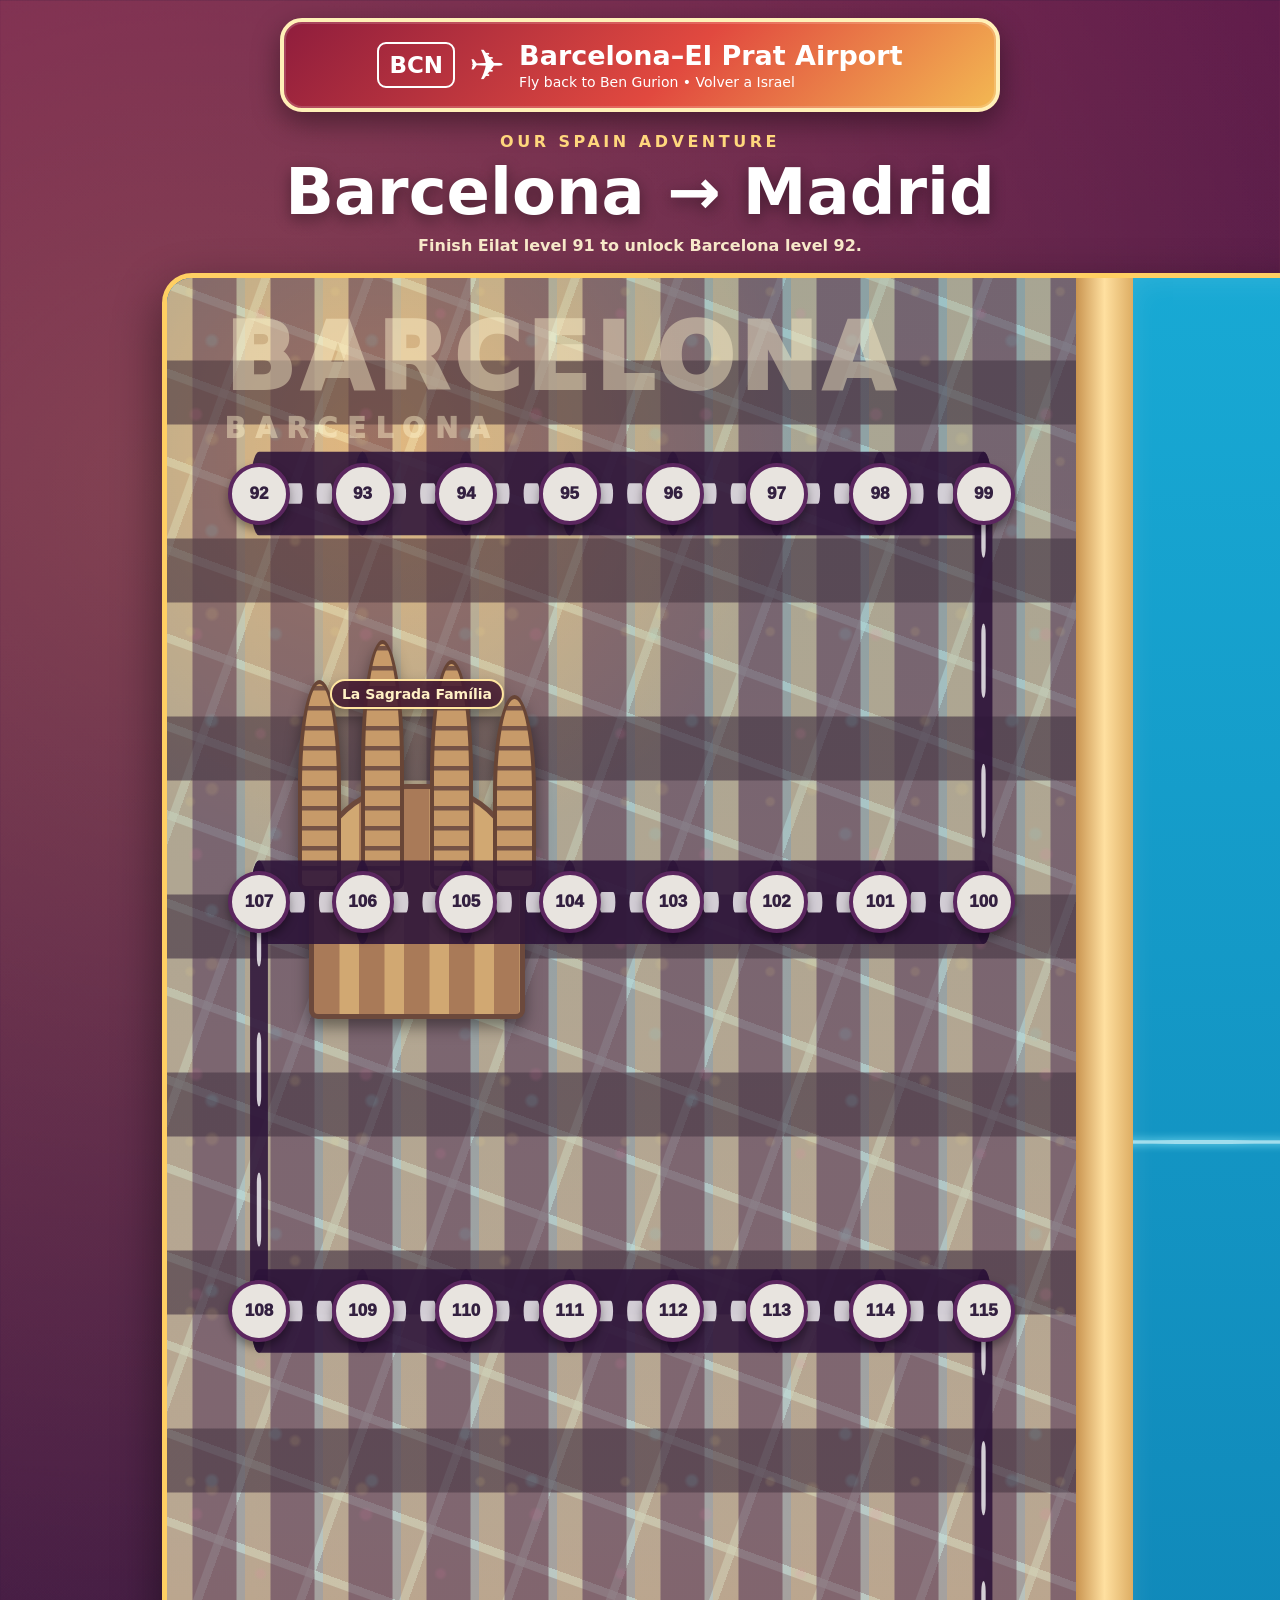
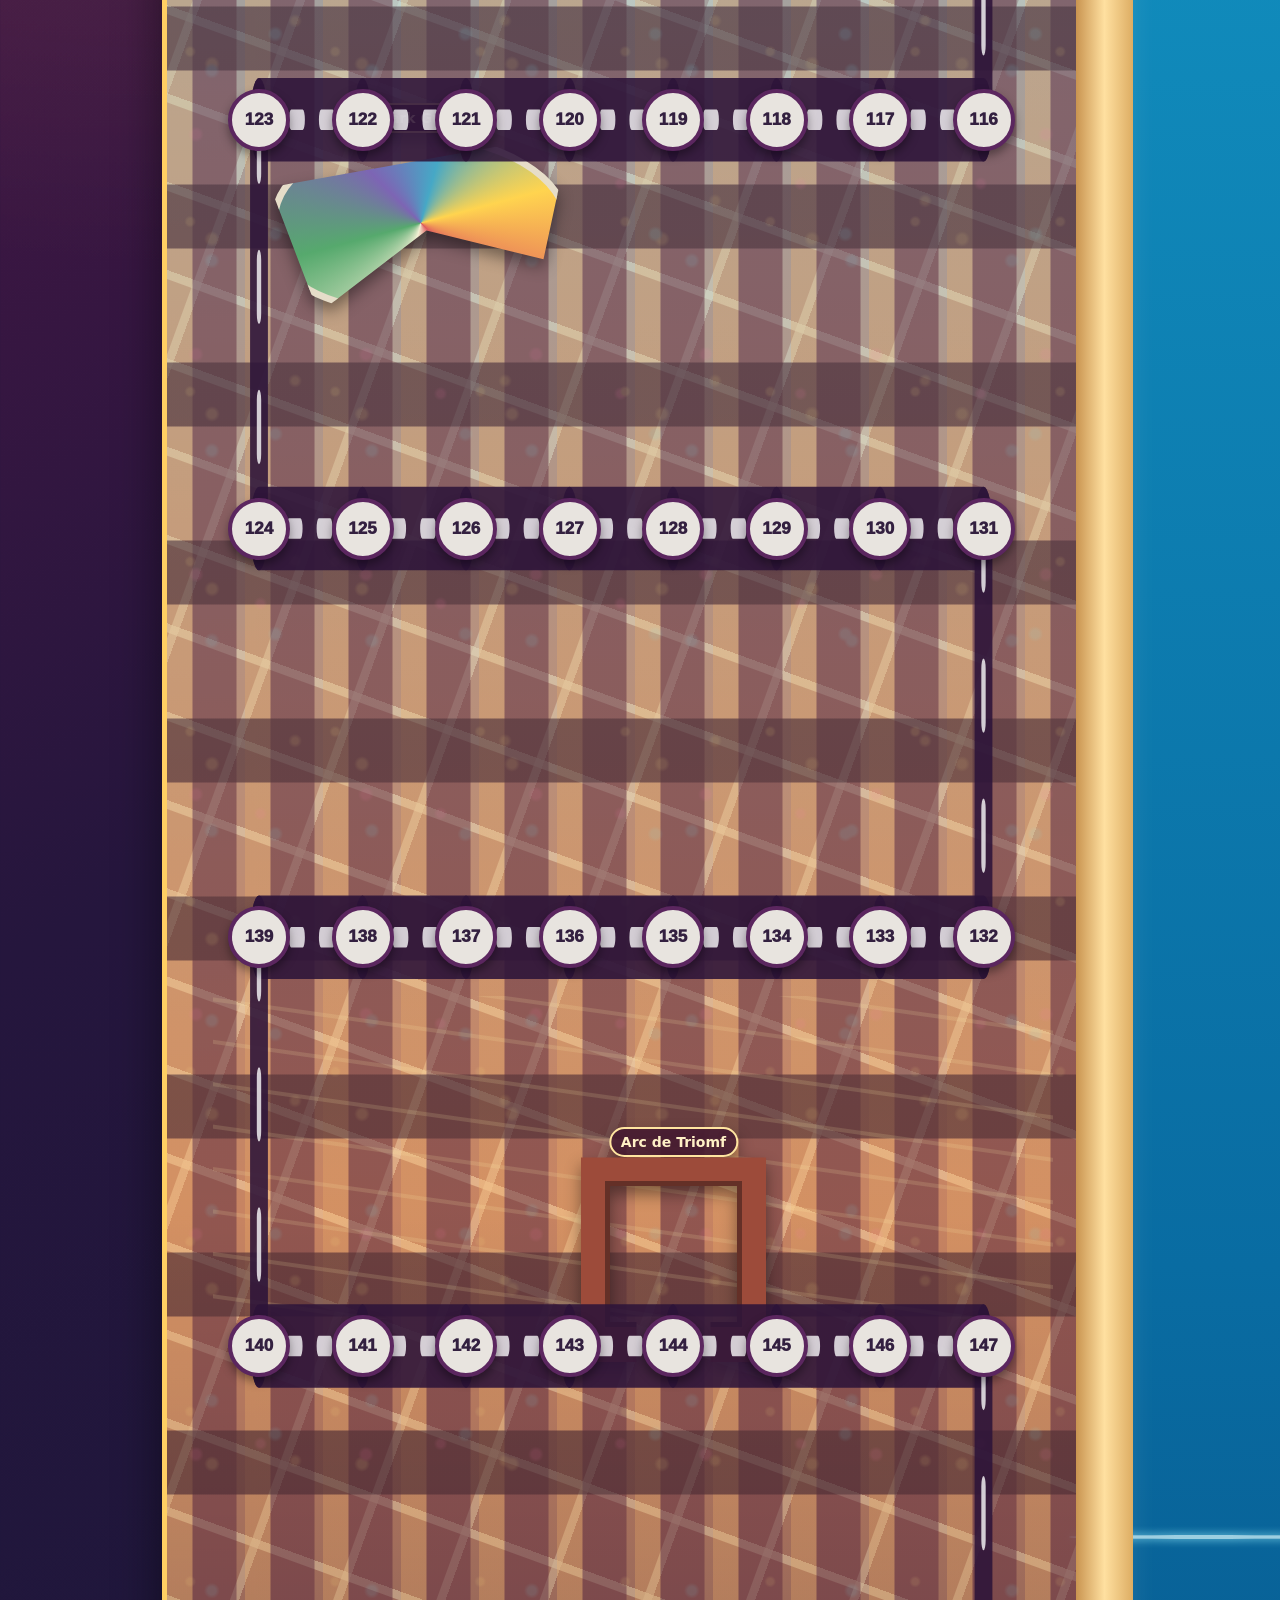
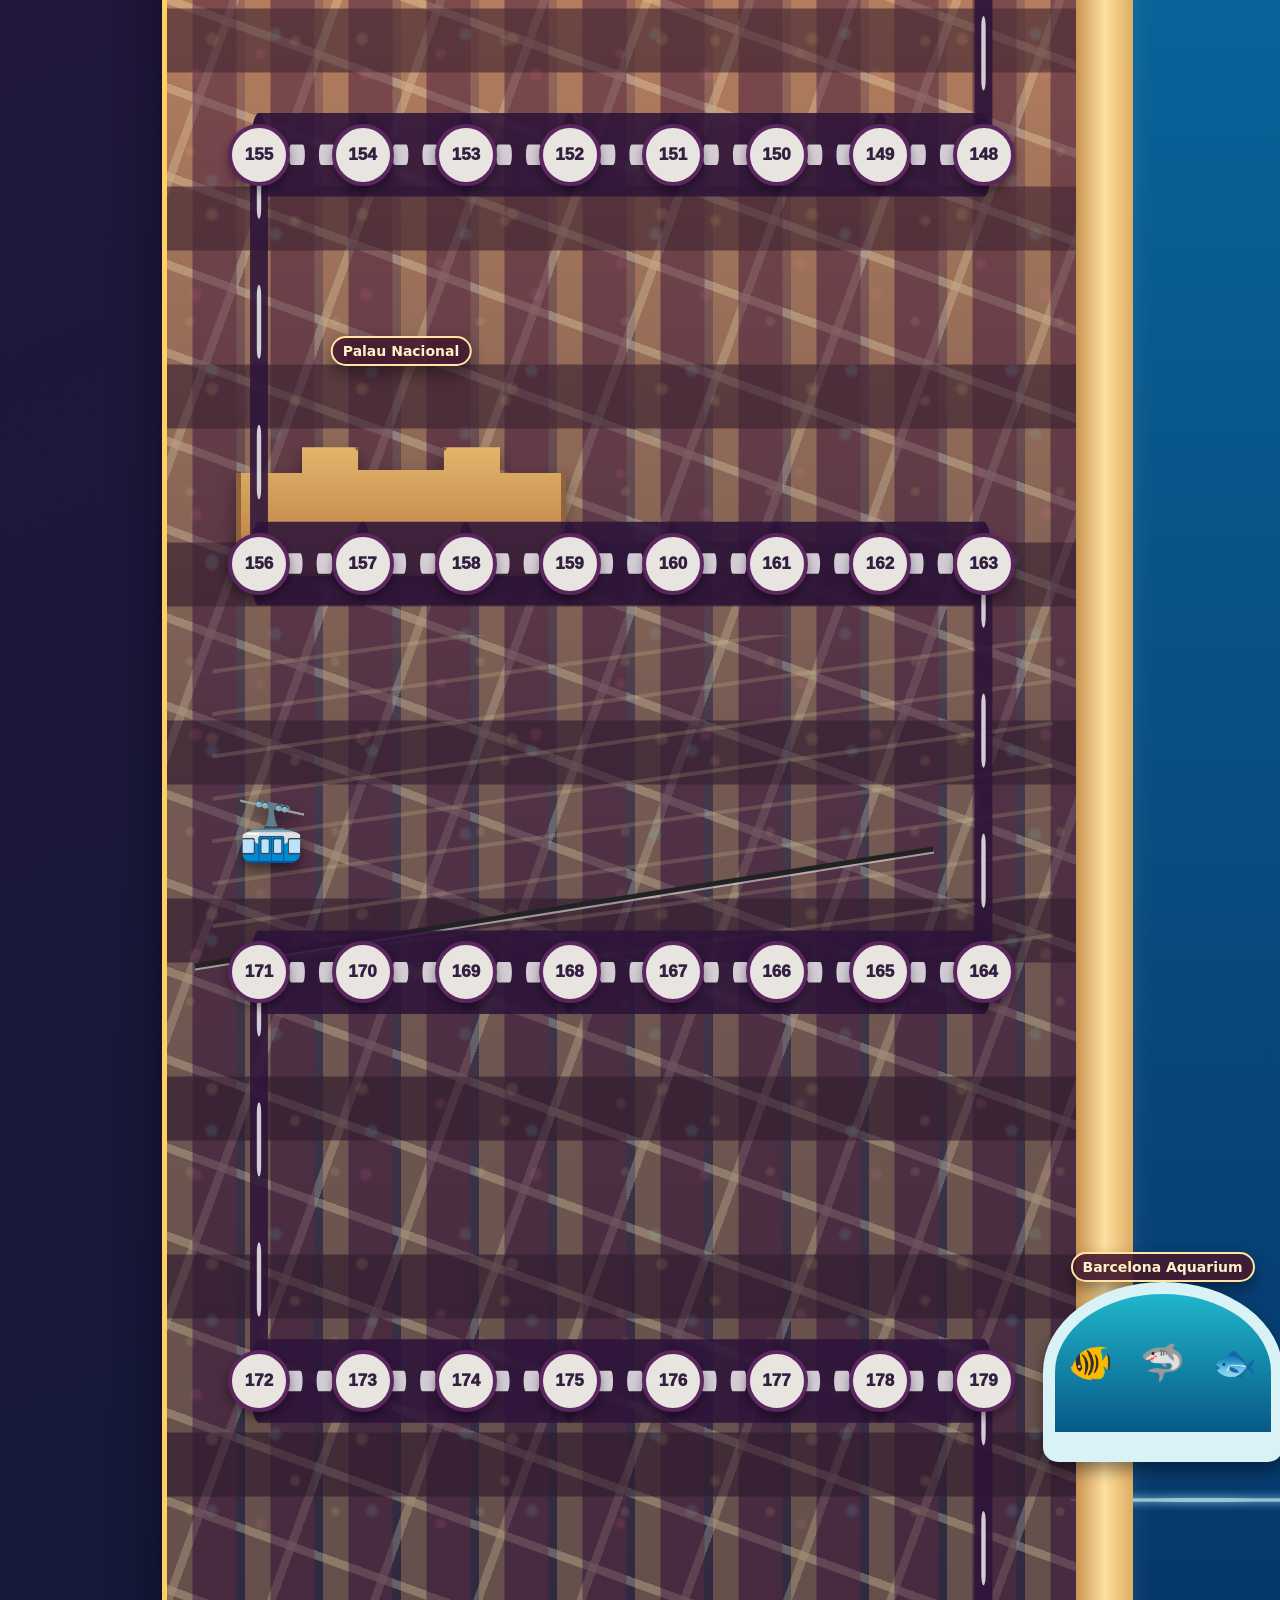
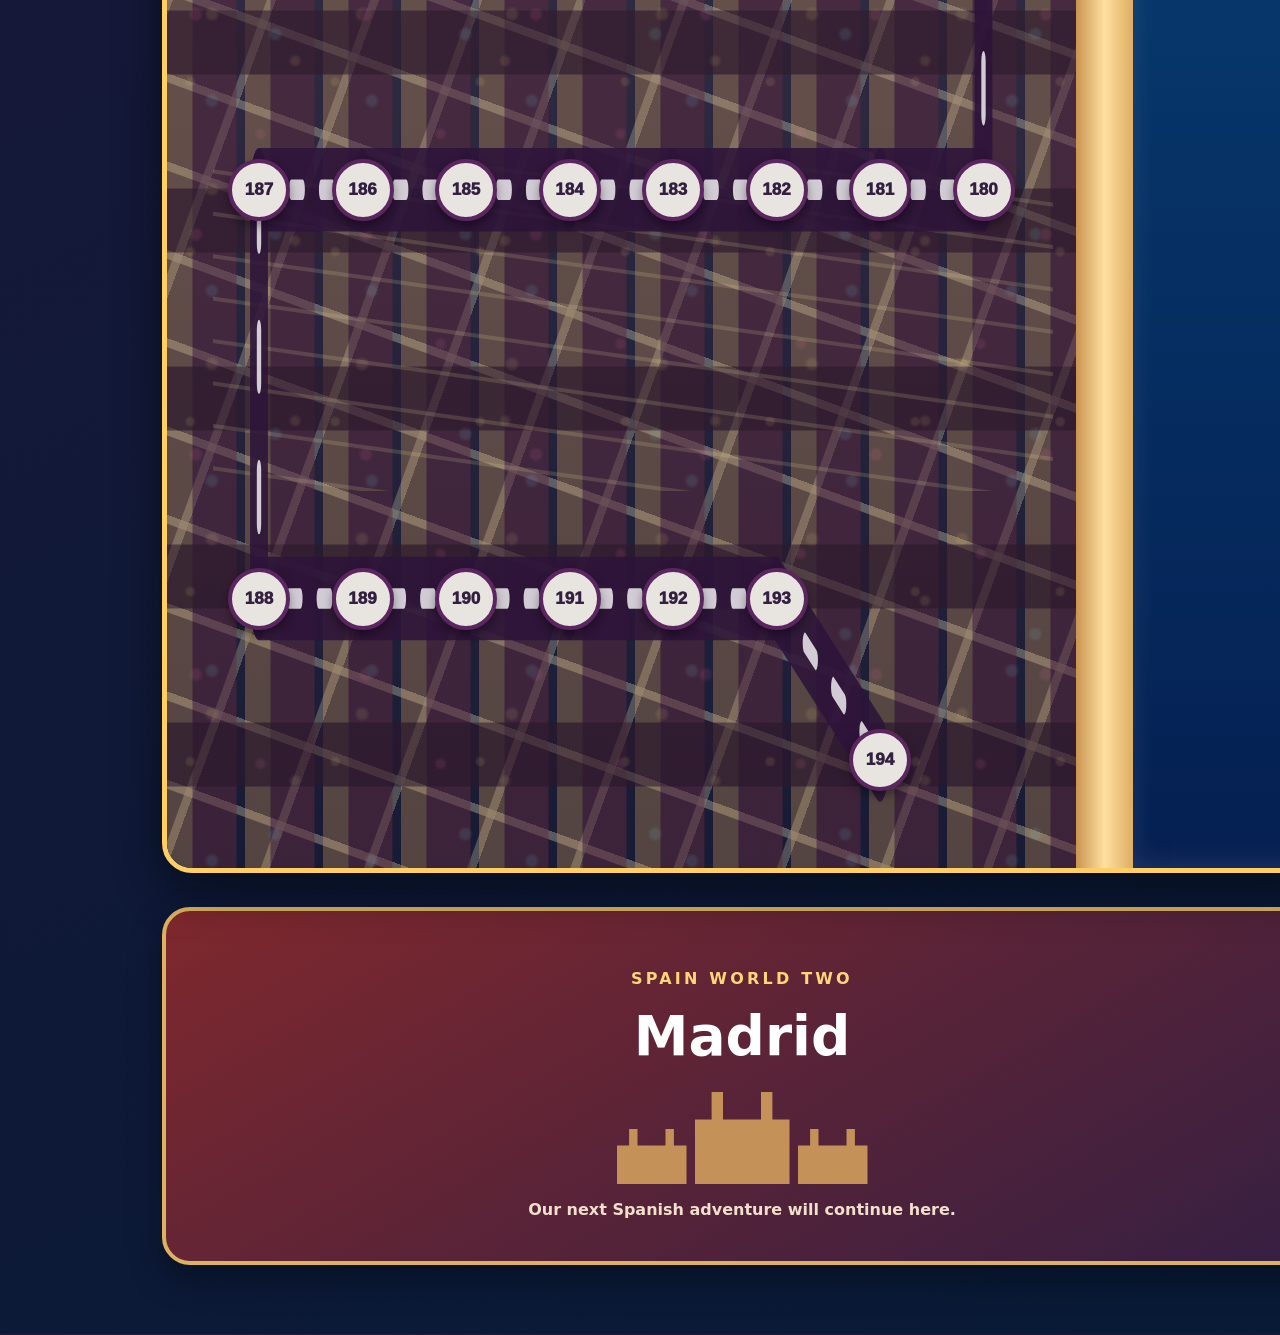
==== spain.html @ 6025e01b "Added barcelona" ====
<!DOCTYPE html>
<html lang="en">
<head>
    <meta charset="UTF-8">
    <meta name="viewport" content="width=device-width, initial-scale=1.0">
    <title>Our Spain Adventure</title>
    <link rel="stylesheet" href="spain.css?v=20260623-barcelona-wide">
</head>
<body>
    <main id="spainGame">
        <a id="barcelonaAirport" class="airportPortal" href="index.html" aria-label="Fly from Barcelona Airport back to the Israel game">
            <span class="airportCode">BCN</span>
            <span class="airportPlane">✈</span>
            <span><strong>Barcelona–El Prat Airport</strong><small>Fly back to Ben Gurion • Volver a Israel</small></span>
        </a>

        <header class="spainHeader">
            <p class="eyebrow">OUR SPAIN ADVENTURE</p>
            <h1>Barcelona → Madrid</h1>
            <p id="spainMessage">Loading Barcelona progress…</p>
        </header>

        <section id="barcelonaMap" aria-label="Barcelona photo game world">
            <div class="barcelonaWorld" aria-hidden="true">
                <div class="barcelonaSky"></div>
                <div class="barcelonaSea"><i></i><i></i><i></i></div>
                <div class="barcelonaBeach"></div>
                <div class="barcelonaStreetGrid"></div>
                <div class="barcelonaBuildings"></div>
                <div class="barcelonaNightLights"></div>
                <div class="christmasCanopy canopyOne"></div>
                <div class="christmasCanopy canopyTwo"></div>
                <div class="christmasCanopy canopyThree"></div>

                <div class="barcelonaTitle">BARCELONA <small>BARCELONA</small></div>

                <div class="barcelonaLandmark sagradaFamilia">
                    <b>La Sagrada Família</b>
                    <div class="sagradaBody"><i></i><i></i><i></i><i></i></div>
                </div>

                <div class="barcelonaLandmark parkGuell">
                    <b>Park Güell</b>
                    <div class="gaudiMosaic"></div>
                </div>

                <div class="barcelonaLandmark arcTriomf">
                    <b>Arc de Triomf</b>
                    <div class="brickArch"></div>
                </div>

                <div class="barcelonaLandmark palauNacional">
                    <b>Palau Nacional</b>
                    <div class="palauBuilding"><i></i></div>
                </div>

                <div class="barcelonaLandmark aquariumLandmark">
                    <b>Barcelona Aquarium</b>
                    <div class="aquariumTunnel">🐠 <span>🦈</span> 🐟</div>
                </div>

                <div class="cableLine"></div>
                <div class="barcelonaCableCar">🚠</div>
            </div>

            <svg id="barcelonaPath" viewBox="0 0 100 100" preserveAspectRatio="none" aria-hidden="true"></svg>
        </section>

        <section class="madridFuture" aria-label="Madrid future world">
            <p>SPAIN WORLD TWO</p>
            <h2>Madrid</h2>
            <div class="madridSilhouette"><span></span><span></span><span></span></div>
            <strong>Our next Spanish adventure will continue here.</strong>
        </section>
    </main>

    <div id="questionPanel" class="modal" role="dialog" aria-modal="true">
        <div class="modalBox">
            <h2 id="questionTitle"></h2>
            <h3 id="questionText"></h3>
            <div id="questionChoices"></div>
            <p id="questionResult"></p>
            <button id="closeQuestion" type="button" hidden>Close</button>
        </div>
    </div>

    <div id="photoPanel" class="modal" role="dialog" aria-modal="true">
        <div class="modalBox photoBox">
            <h2 id="photoTitle"></h2>
            <img id="photoImage" alt="Unlocked Barcelona memory">
            <button id="closePhoto" type="button">Close</button>
        </div>
    </div>

    <script src="spain.js?v=20260623-barcelona-wide"></script>
</body>
</html>
---- spain.css ----
:root {
    --ink: #301942;
    --gold: #ffd36d;
    --sea: #087fb5;
}

* { box-sizing: border-box; }

body {
    margin: 0;
    min-height: 100vh;
    color: #fff;
    font-family: ui-rounded, "Avenir Next", Avenir, system-ui, sans-serif;
    background:
        radial-gradient(circle at 14% 8%, rgba(255,211,109,0.23), transparent 24%),
        linear-gradient(155deg, #6d174e, #25163d 38%, #081a36);
}

#spainGame {
    width: min(980px, 100%);
    margin: 0 auto;
    padding: 18px 12px 70px;
}

.airportPortal {
    display: flex;
    align-items: center;
    justify-content: center;
    gap: 14px;
    width: min(720px, 94vw);
    min-height: 94px;
    margin: 0 auto 20px;
    padding: 12px 20px;
    border: 4px solid #fff0b7;
    border-radius: 22px;
    color: white;
    text-decoration: none;
    background: linear-gradient(135deg, #8f1d3d, #e1493f 55%, #f3b852);
    box-shadow: 0 10px 28px rgba(0,0,0,0.4), inset 0 0 0 2px rgba(255,255,255,0.17);
}

.airportPortal:hover { transform: translateY(-2px); box-shadow: 0 13px 30px rgba(0,0,0,0.46); }
.airportPortal strong, .airportPortal small { display: block; }
.airportPortal strong { font-size: clamp(18px, 3vw, 27px); }
.airportPortal small { margin-top: 3px; font-size: clamp(10px, 1.7vw, 14px); }
.airportCode { padding: 8px 10px; border: 2px solid white; border-radius: 9px; font-size: 23px; font-weight: 900; }
.airportPlane { font-size: 43px; animation: planeFloat 2.4s ease-in-out infinite alternate; }
@keyframes planeFloat { from { transform: translate(-5px,3px) rotate(-9deg); } to { transform: translate(5px,-5px) rotate(4deg); } }

.spainHeader { text-align: center; margin: 12px 0 18px; }
.eyebrow { margin: 0; color: #ffd77d; font-weight: 900; letter-spacing: .22em; }
.spainHeader h1 { margin: 4px 0; font-size: clamp(31px, 7vw, 64px); text-shadow: 0 5px 15px rgba(0,0,0,.38); }
#spainMessage { margin: 7px auto; max-width: 700px; color: #f9eacb; font-weight: 700; }

#barcelonaMap {
    position: relative;
    width: min(1160px, 96vw);
    height: 5400px;
    margin: 0 auto;
    overflow: hidden;
    border: 5px solid #ffcf63;
    border-radius: 30px;
    background: #1a3760;
    box-shadow: 0 18px 48px rgba(0,0,0,.48);
}

.barcelonaWorld { position: absolute; inset: 0; overflow: hidden; }
.barcelonaSky {
    position: absolute; inset: 0;
    background:
        radial-gradient(circle at 18% 3%, rgba(255,244,176,.95), transparent 8%),
        linear-gradient(180deg, #54bde8 0%, #94d5ed 23%, #f0aa72 47%, #17294b 68%, #070d22 100%);
    animation: skyPulse 24s ease-in-out infinite alternate;
}
@keyframes skyPulse { from { filter: brightness(1.14) saturate(.95); } to { filter: brightness(.58) saturate(1.35) hue-rotate(8deg); } }

.barcelonaSea {
    position: absolute; z-index: 1; top: 0; right: 0; width: 18%; height: 100%;
    background: linear-gradient(180deg, #18a9d4, #096ca2 48%, #051f52);
    box-shadow: inset 20px 0 30px rgba(255,255,255,.12);
}
.barcelonaSea i { position: absolute; right: -10%; width: 130%; height: 4px; border-radius: 50%; background: rgba(220,252,255,.7); box-shadow: 0 0 9px #9bf2ff; }
.barcelonaSea i:nth-child(1) { top: 16%; } .barcelonaSea i:nth-child(2) { top: 53%; } .barcelonaSea i:nth-child(3) { top: 82%; }
.barcelonaBeach { position: absolute; z-index: 2; right: 16%; width: 5%; height: 100%; background: linear-gradient(90deg,#c99450,#ffe0a0,#ddad63); }

.barcelonaStreetGrid {
    position: absolute; z-index: 1; inset: 0 18% 0 0;
    opacity: .5;
    background:
        repeating-linear-gradient(20deg, transparent 0 74px, rgba(245,232,197,.65) 75px 83px),
        repeating-linear-gradient(110deg, transparent 0 88px, rgba(245,232,197,.55) 89px 97px),
        linear-gradient(180deg, #c48561, #9d5c52 50%, #2a2948);
}

.barcelonaBuildings {
    position: absolute; z-index: 1; inset: 0 19% 0 0;
    opacity: .72;
    background:
        repeating-linear-gradient(180deg, transparent 0 82px, rgba(49,23,40,.7) 83px 146px, transparent 147px 178px),
        repeating-linear-gradient(90deg, rgba(244,179,102,.38) 0 25px, rgba(94,43,63,.7) 26px 69px, transparent 70px 78px);
}

.barcelonaNightLights {
    position: absolute; z-index: 2; inset: 0 21% 0 0;
    opacity: .1;
    background:
        radial-gradient(circle at 16% 8%, #ffe889 0 3px, transparent 6px),
        radial-gradient(circle at 52% 17%, #ff7bb5 0 3px, transparent 7px),
        radial-gradient(circle at 28% 33%, #79f0ff 0 4px, transparent 8px),
        radial-gradient(circle at 61% 46%, #ffe889 0 3px, transparent 7px),
        radial-gradient(circle at 17% 62%, #ff7bb5 0 4px, transparent 8px),
        radial-gradient(circle at 57% 78%, #79f0ff 0 4px, transparent 8px),
        radial-gradient(circle at 30% 92%, #ffe889 0 4px, transparent 8px);
    background-size: 145px 170px, 180px 210px, 160px 190px, 210px 180px, 170px 220px, 190px 200px, 150px 175px;
    animation: cityLights 24s ease-in-out infinite alternate;
}
@keyframes cityLights { from { opacity: .08; filter: brightness(.8); } to { opacity: .95; filter: brightness(1.6) drop-shadow(0 0 6px #ffe98a); } }

.christmasCanopy { position: absolute; z-index: 3; left: 4%; width: 73%; height: 6%; opacity: .15; background: repeating-linear-gradient(8deg, transparent 0 20px, rgba(255,242,172,.95) 21px 24px, transparent 25px 42px); animation: christmasGlow 24s ease-in-out infinite alternate; }
.canopyOne { top: 43%; } .canopyTwo { top: 66%; transform: scaleX(-1); } .canopyThree { top: 87%; }
@keyframes christmasGlow { from { opacity: .05; } to { opacity: .92; filter: drop-shadow(0 0 7px #fff1a1); } }

.barcelonaTitle { position: absolute; z-index: 3; top: .5%; left: 5%; color: rgba(255,244,206,.44); font-size: clamp(45px, 10vw, 92px); font-weight: 1000; letter-spacing: .06em; }
.barcelonaTitle small { display: block; font-size: .3em; letter-spacing: .35em; }

.barcelonaLandmark { position: absolute; z-index: 3; pointer-events: none; filter: drop-shadow(0 8px 8px rgba(0,0,0,.42)); }
.barcelonaLandmark b { position: absolute; z-index: 5; left: 50%; top: -30px; transform: translateX(-50%); padding: 5px 10px; border: 2px solid #ffe5a0; border-radius: 999px; color: #fff1c6; background: rgba(70,27,50,.88); white-space: nowrap; font-size: clamp(10px,1.7vw,14px); }

.sagradaFamilia { top: 8%; left: 10%; width: 270px; height: 310px; }
.sagradaBody { position: absolute; inset: 24% 10% 0; border: 5px solid #6c493c; border-radius: 45% 45% 9px 9px; background: repeating-linear-gradient(90deg,#a97a58 0 25px,#d1a872 26px 45px); }
.sagradaBody i { position: absolute; bottom: 55%; width: 43px; border: 4px solid #684536; border-radius: 50% 50% 8px 8px; background: repeating-linear-gradient(0deg,#c79a69 0 15px,#755346 16px 20px); }
.sagradaBody i:nth-child(1){left:-8%;height:210px}.sagradaBody i:nth-child(2){left:23%;height:250px}.sagradaBody i:nth-child(3){right:23%;height:230px}.sagradaBody i:nth-child(4){right:-8%;height:195px}

.parkGuell { top: 27%; left: 9%; width: 300px; height: 180px; }
.gaudiMosaic { position:absolute; inset:0; border:7px solid #e6ddc9; border-radius: 48% 52% 31% 40%; background: conic-gradient(from 15deg,#46a8c6,#ffd44f,#e05b5e,#f3f0d4,#56a96d,#7d65b4,#46a8c6); clip-path: polygon(0 30%,100% 0,91% 70%,52% 54%,16% 100%); }

.arcTriomf { top: 46%; left: 36%; width: 185px; height: 205px; }
.brickArch { position:absolute; inset:0; border:24px solid #9d4b3a; border-bottom-width:35px; background:transparent; clip-path: polygon(0 0,100% 0,100% 100%,70% 100%,70% 42%,30% 42%,30% 100%,0 100%); box-shadow: inset 0 0 0 5px #643027; }

.palauNacional { top: 61%; left: 6%; width: 330px; height: 210px; }
.palauBuilding { position:absolute; inset:28% 0 0; border:5px solid #91623c; background:linear-gradient(180deg,#e8bd70,#b87942); clip-path:polygon(0 32%,20% 32%,20% 15%,37% 15%,37% 30%,63% 30%,63% 15%,80% 15%,80% 32%,100% 32%,100% 100%,0 100%); }
.palauBuilding i { position:absolute; left:50%; top:-72px; width:95px; height:95px; transform:translateX(-50%); border:5px solid #8b5a35; border-radius:50% 50% 10px 10px; background:#dca95d; }

.aquariumLandmark { top: 78%; right: 3%; width: 240px; height: 180px; }
.aquariumTunnel { position:absolute; inset:0; display:flex; align-items:center; justify-content:space-around; border:12px solid #d8f2f5; border-bottom-width:30px; border-radius:50% 50% 15px 15px; background:linear-gradient(180deg,#20b6ca,#075888); font-size:36px; }

.cableLine { position:absolute; z-index:3; left:2%; top:71%; width:65%; height:5px; transform:rotate(-9deg); background:#222; box-shadow:0 2px 0 rgba(255,255,255,.5); }
.barcelonaCableCar { position:absolute; z-index:4; left:6%; top:69%; font-size:58px; animation:cableRide 12s ease-in-out infinite alternate; filter:drop-shadow(0 7px 6px rgba(0,0,0,.45)); }
@keyframes cableRide { from{transform:translate(0,30px)} to{transform:translate(430px,-45px)} }

#barcelonaPath { position:absolute; z-index:3; inset:0; width:100%; height:100%; pointer-events:none; }
.levelButton { position:absolute; z-index:5; width:clamp(44px,7vw,62px); aspect-ratio:1; transform:translate(-50%,-50%); border:4px solid #5b265f; border-radius:50%; color:#332040; background:#e8e4df; font-weight:1000; font-size:17px; box-shadow:0 5px 10px rgba(0,0,0,.38); }
.levelButton.completed { border-color:#f4c85d; background:#fff1ad; }
.levelButton.current { border-color:#4ed7ee; background:white; box-shadow:0 0 0 5px rgba(78,215,238,.25),0 5px 12px rgba(0,0,0,.4); }

.madridFuture { width:min(1160px,96vw); margin:34px auto 0; padding:42px 20px; border:4px solid #dcb260; border-radius:28px; text-align:center; background:linear-gradient(150deg,#7f282d,#351f42); box-shadow:0 14px 32px rgba(0,0,0,.35); }
.madridFuture p { color:#ffd778; letter-spacing:.2em; font-weight:900; }.madridFuture h2{margin:2px;font-size:55px}.madridFuture strong{color:#f2dfcc}
.madridSilhouette { display:flex; justify-content:center; align-items:flex-end; gap:8px; height:100px; margin:16px; }
.madridSilhouette span { width:70px; height:55px; background:#c49159; clip-path:polygon(0 30%,18% 30%,18% 0,30% 0,30% 30%,70% 30%,70% 0,82% 0,82% 30%,100% 30%,100% 100%,0 100%); }.madridSilhouette span:nth-child(2){height:92px;width:95px}

.modal { position:fixed; z-index:50; inset:0; display:none; align-items:center; justify-content:center; padding:15px; background:rgba(8,7,19,.82); }
.modalBox { width:min(620px,94vw); max-height:90vh; overflow:auto; padding:22px; border:4px solid #f3c45f; border-radius:24px; color:#301942; text-align:center; background:#fff9ea; box-shadow:0 18px 45px rgba(0,0,0,.55); }
.modalBox button { margin:7px; padding:11px 16px; border:3px solid #762d68; border-radius:12px; color:#321840; background:#fff; font-weight:800; }
#questionChoices { display:grid; grid-template-columns:1fr 1fr; gap:9px; }.photoBox img{display:block;max-width:100%;max-height:70vh;margin:10px auto;border-radius:15px;box-shadow:0 8px 20px rgba(0,0,0,.28)}

@media (max-width:600px) {
    #spainGame { padding-inline:5px; }
    #barcelonaMap { height:6600px; width:96vw; }
    .levelButton { width:36px; border-width:3px; font-size:12px; }
    .airportPortal { gap:8px; padding:10px 9px; }
    .airportPlane { font-size:32px; }
    .sagradaFamilia { left:2%; transform:scale(.76); transform-origin:left top; }
    .parkGuell { left:2%; transform:scale(.74); transform-origin:left top; }
    .palauNacional { left:1%; transform:scale(.72); transform-origin:left top; }
    .aquariumLandmark { right:-4%; transform:scale(.72); transform-origin:right top; }
    .barcelonaCableCar { animation-name:cableRideMobile; }
    @keyframes cableRideMobile { from{transform:translate(0,20px)} to{transform:translate(190px,-25px)} }
    #questionChoices { grid-template-columns:1fr; }
}

@media (prefers-reduced-motion:reduce) {
    .barcelonaSky,.barcelonaNightLights,.christmasCanopy,.barcelonaCableCar,.airportPlane { animation:none; }
    .barcelonaNightLights,.christmasCanopy { opacity:.8; }
}
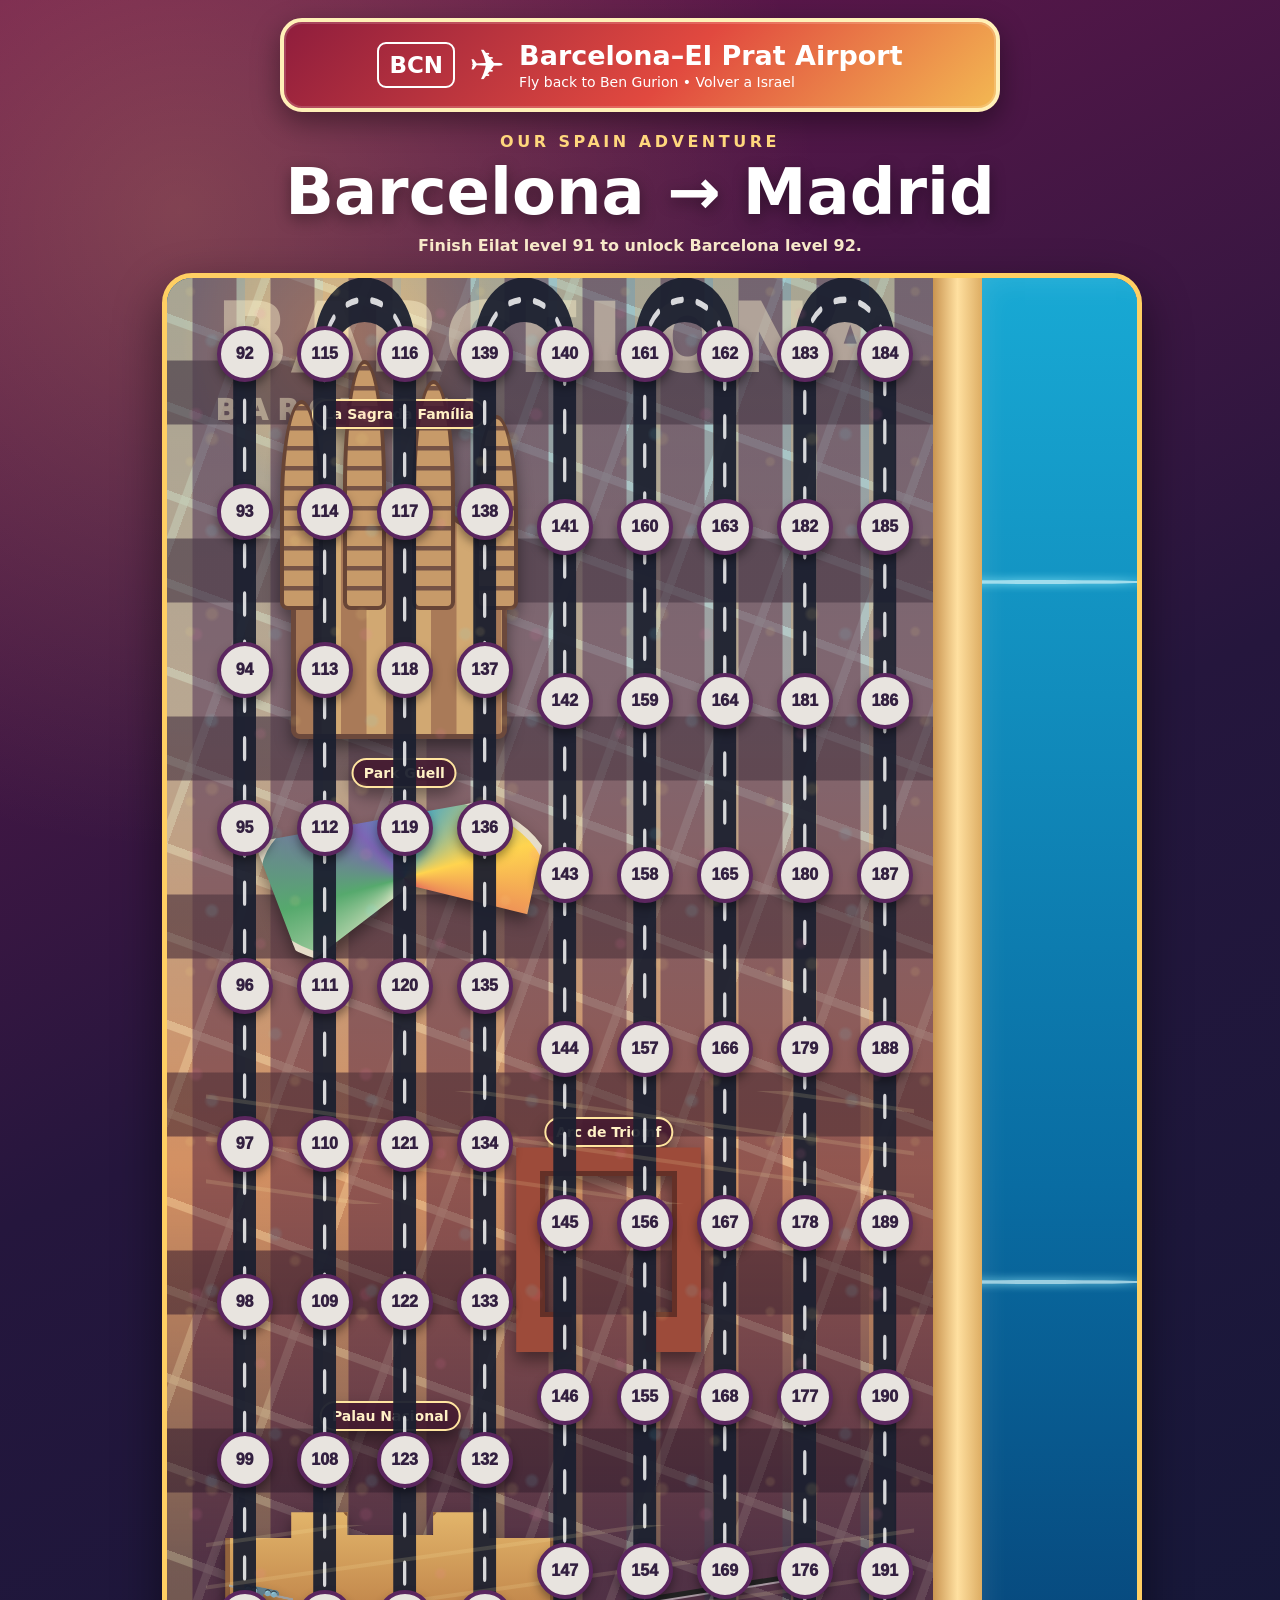
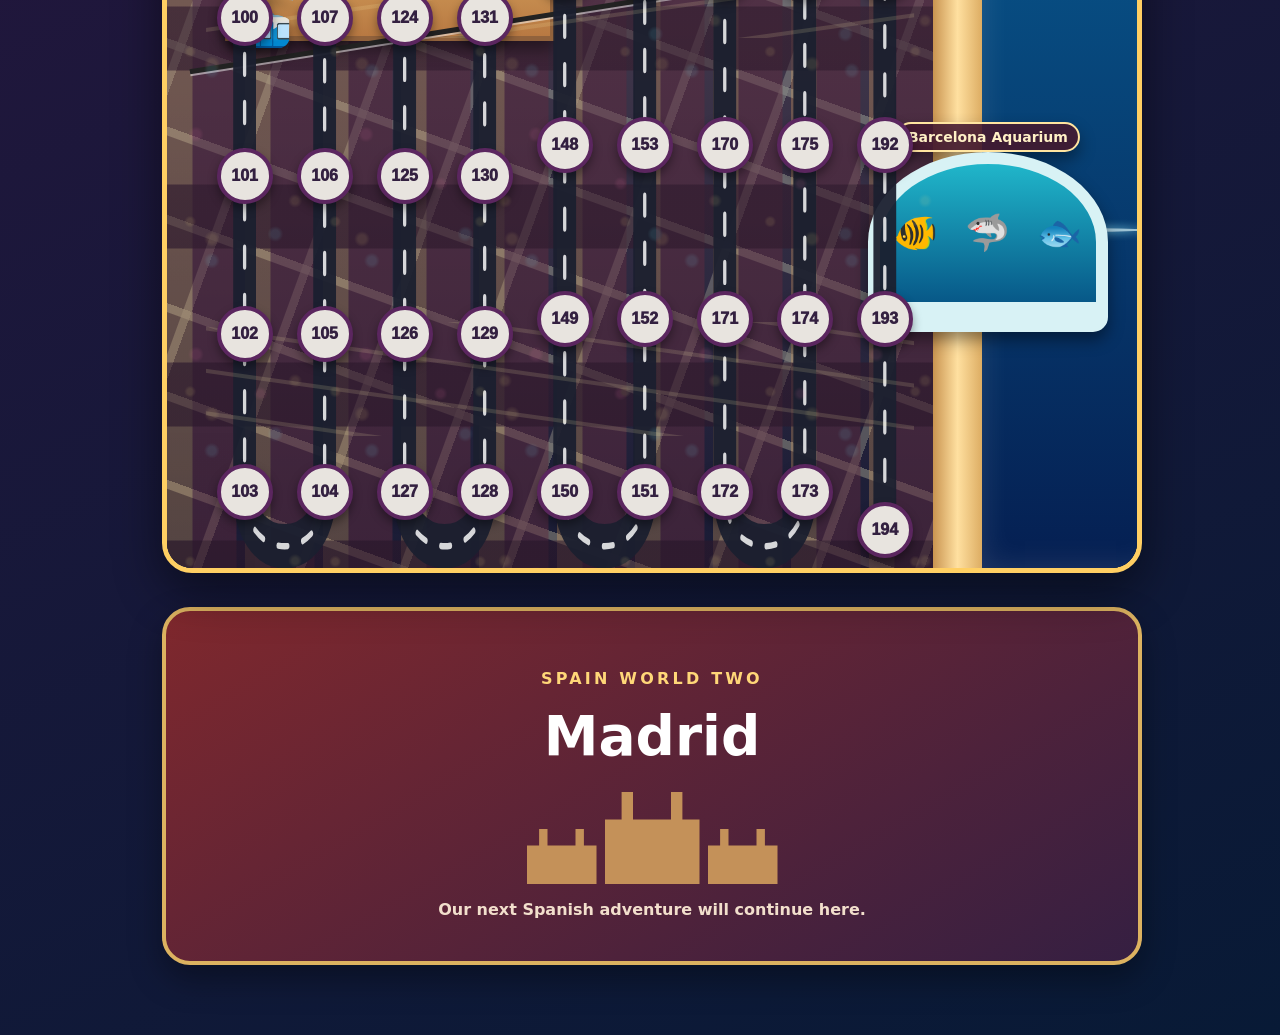
==== commit aad29f78: "Made barcelona much better" ====
--- a/spain.html
+++ b/spain.html
@@ -4,11 +4,11 @@
     <meta charset="UTF-8">
     <meta name="viewport" content="width=device-width, initial-scale=1.0">
     <title>Our Spain Adventure</title>
-    <link rel="stylesheet" href="spain.css?v=20260623-barcelona-wide">
+    <link rel="stylesheet" href="spain.css?v=20260623-deep-night">
 </head>
 <body>
     <main id="spainGame">
-        <a id="barcelonaAirport" class="airportPortal" href="index.html" aria-label="Fly from Barcelona Airport back to the Israel game">
+        <a id="barcelonaAirport" class="airportPortal" href="index.html?destination=tlv-airport#benGurionAirport" aria-label="Fly from Barcelona Airport back to Ben Gurion Airport">
             <span class="airportCode">BCN</span>
             <span class="airportPlane">✈</span>
             <span><strong>Barcelona–El Prat Airport</strong><small>Fly back to Ben Gurion • Volver a Israel</small></span>
@@ -27,6 +27,7 @@
                 <div class="barcelonaBeach"></div>
                 <div class="barcelonaStreetGrid"></div>
                 <div class="barcelonaBuildings"></div>
+                <div class="barcelonaNightShade"></div>
                 <div class="barcelonaNightLights"></div>
                 <div class="christmasCanopy canopyOne"></div>
                 <div class="christmasCanopy canopyTwo"></div>
@@ -92,6 +93,6 @@
         </div>
     </div>
 
-    <script src="spain.js?v=20260623-barcelona-wide"></script>
+    <script src="spain.js?v=20260623-street-columns"></script>
 </body>
 </html>
--- a/spain.css
+++ b/spain.css
@@ -54,8 +54,8 @@
 
 #barcelonaMap {
     position: relative;
-    width: min(1160px, 96vw);
-    height: 5400px;
+    width: min(980px, 96vw);
+    height: 1900px;
     margin: 0 auto;
     overflow: hidden;
     border: 5px solid #ffcf63;
@@ -78,10 +78,12 @@
     position: absolute; z-index: 1; top: 0; right: 0; width: 18%; height: 100%;
     background: linear-gradient(180deg, #18a9d4, #096ca2 48%, #051f52);
     box-shadow: inset 20px 0 30px rgba(255,255,255,.12);
+    animation: coastNight 24s ease-in-out infinite alternate;
 }
 .barcelonaSea i { position: absolute; right: -10%; width: 130%; height: 4px; border-radius: 50%; background: rgba(220,252,255,.7); box-shadow: 0 0 9px #9bf2ff; }
 .barcelonaSea i:nth-child(1) { top: 16%; } .barcelonaSea i:nth-child(2) { top: 53%; } .barcelonaSea i:nth-child(3) { top: 82%; }
-.barcelonaBeach { position: absolute; z-index: 2; right: 16%; width: 5%; height: 100%; background: linear-gradient(90deg,#c99450,#ffe0a0,#ddad63); }
+.barcelonaBeach { position: absolute; z-index: 2; right: 16%; width: 5%; height: 100%; background: linear-gradient(90deg,#c99450,#ffe0a0,#ddad63); animation:coastNight 24s ease-in-out infinite alternate; }
+@keyframes coastNight { from { filter:brightness(1) saturate(1); } to { filter:brightness(.14) saturate(.5); } }
 
 .barcelonaStreetGrid {
     position: absolute; z-index: 1; inset: 0 18% 0 0;
@@ -100,8 +102,19 @@
         repeating-linear-gradient(90deg, rgba(244,179,102,.38) 0 25px, rgba(94,43,63,.7) 26px 69px, transparent 70px 78px);
 }
 
+.barcelonaNightShade {
+    position:absolute;
+    z-index:4;
+    inset:0;
+    pointer-events:none;
+    opacity:0;
+    background:rgba(1,4,14,.94);
+    animation:deepNight 24s ease-in-out infinite alternate;
+}
+@keyframes deepNight { from { opacity:0; } to { opacity:.9; } }
+
 .barcelonaNightLights {
-    position: absolute; z-index: 2; inset: 0 21% 0 0;
+    position: absolute; z-index: 4; inset: 0 21% 0 0;
     opacity: .1;
     background:
         radial-gradient(circle at 16% 8%, #ffe889 0 3px, transparent 6px),
@@ -116,7 +129,7 @@
 }
 @keyframes cityLights { from { opacity: .08; filter: brightness(.8); } to { opacity: .95; filter: brightness(1.6) drop-shadow(0 0 6px #ffe98a); } }
 
-.christmasCanopy { position: absolute; z-index: 3; left: 4%; width: 73%; height: 6%; opacity: .15; background: repeating-linear-gradient(8deg, transparent 0 20px, rgba(255,242,172,.95) 21px 24px, transparent 25px 42px); animation: christmasGlow 24s ease-in-out infinite alternate; }
+.christmasCanopy { position: absolute; z-index: 4; left: 4%; width: 73%; height: 6%; opacity: .15; background: repeating-linear-gradient(8deg, transparent 0 20px, rgba(255,242,172,.95) 21px 24px, transparent 25px 42px); animation: christmasGlow 24s ease-in-out infinite alternate; }
 .canopyOne { top: 43%; } .canopyTwo { top: 66%; transform: scaleX(-1); } .canopyThree { top: 87%; }
 @keyframes christmasGlow { from { opacity: .05; } to { opacity: .92; filter: drop-shadow(0 0 7px #fff1a1); } }
 
@@ -145,15 +158,15 @@
 .aquariumTunnel { position:absolute; inset:0; display:flex; align-items:center; justify-content:space-around; border:12px solid #d8f2f5; border-bottom-width:30px; border-radius:50% 50% 15px 15px; background:linear-gradient(180deg,#20b6ca,#075888); font-size:36px; }
 
 .cableLine { position:absolute; z-index:3; left:2%; top:71%; width:65%; height:5px; transform:rotate(-9deg); background:#222; box-shadow:0 2px 0 rgba(255,255,255,.5); }
-.barcelonaCableCar { position:absolute; z-index:4; left:6%; top:69%; font-size:58px; animation:cableRide 12s ease-in-out infinite alternate; filter:drop-shadow(0 7px 6px rgba(0,0,0,.45)); }
+.barcelonaCableCar { position:absolute; z-index:3; left:6%; top:69%; font-size:58px; animation:cableRide 12s ease-in-out infinite alternate; filter:drop-shadow(0 7px 6px rgba(0,0,0,.45)); }
 @keyframes cableRide { from{transform:translate(0,30px)} to{transform:translate(430px,-45px)} }
 
 #barcelonaPath { position:absolute; z-index:3; inset:0; width:100%; height:100%; pointer-events:none; }
-.levelButton { position:absolute; z-index:5; width:clamp(44px,7vw,62px); aspect-ratio:1; transform:translate(-50%,-50%); border:4px solid #5b265f; border-radius:50%; color:#332040; background:#e8e4df; font-weight:1000; font-size:17px; box-shadow:0 5px 10px rgba(0,0,0,.38); }
-.levelButton.completed { border-color:#f4c85d; background:#fff1ad; }
-.levelButton.current { border-color:#4ed7ee; background:white; box-shadow:0 0 0 5px rgba(78,215,238,.25),0 5px 12px rgba(0,0,0,.4); }
+.levelButton { position:absolute; z-index:5; width:clamp(42px,5.5vw,56px); aspect-ratio:1; transform:translate(-50%,-50%); border:4px solid #5b265f; border-radius:50%; color:#332040; background:#e8e4df; font-weight:1000; font-size:16px; text-shadow:none; box-shadow:0 5px 10px rgba(0,0,0,.38); }
+.levelButton.completed { border-color:#f4c85d; color:#332040; background:#fff1ad; text-shadow:none; }
+.levelButton.current { border-color:#4ed7ee; color:#332040; background:white; text-shadow:none; box-shadow:0 0 0 5px rgba(78,215,238,.25),0 5px 12px rgba(0,0,0,.4); }
 
-.madridFuture { width:min(1160px,96vw); margin:34px auto 0; padding:42px 20px; border:4px solid #dcb260; border-radius:28px; text-align:center; background:linear-gradient(150deg,#7f282d,#351f42); box-shadow:0 14px 32px rgba(0,0,0,.35); }
+.madridFuture { width:min(980px,96vw); margin:34px auto 0; padding:42px 20px; border:4px solid #dcb260; border-radius:28px; text-align:center; background:linear-gradient(150deg,#7f282d,#351f42); box-shadow:0 14px 32px rgba(0,0,0,.35); }
 .madridFuture p { color:#ffd778; letter-spacing:.2em; font-weight:900; }.madridFuture h2{margin:2px;font-size:55px}.madridFuture strong{color:#f2dfcc}
 .madridSilhouette { display:flex; justify-content:center; align-items:flex-end; gap:8px; height:100px; margin:16px; }
 .madridSilhouette span { width:70px; height:55px; background:#c49159; clip-path:polygon(0 30%,18% 30%,18% 0,30% 0,30% 30%,70% 30%,70% 0,82% 0,82% 30%,100% 30%,100% 100%,0 100%); }.madridSilhouette span:nth-child(2){height:92px;width:95px}
@@ -165,8 +178,8 @@
 
 @media (max-width:600px) {
     #spainGame { padding-inline:5px; }
-    #barcelonaMap { height:6600px; width:96vw; }
-    .levelButton { width:36px; border-width:3px; font-size:12px; }
+    #barcelonaMap { height:2500px; width:96vw; }
+    .levelButton { width:28px; border-width:2px; font-size:9px; }
     .airportPortal { gap:8px; padding:10px 9px; }
     .airportPlane { font-size:32px; }
     .sagradaFamilia { left:2%; transform:scale(.76); transform-origin:left top; }
@@ -179,6 +192,8 @@
 }
 
 @media (prefers-reduced-motion:reduce) {
-    .barcelonaSky,.barcelonaNightLights,.christmasCanopy,.barcelonaCableCar,.airportPlane { animation:none; }
-    .barcelonaNightLights,.christmasCanopy { opacity:.8; }
+    .barcelonaSky,.barcelonaSea,.barcelonaBeach,.barcelonaNightShade,.barcelonaNightLights,.christmasCanopy,.barcelonaCableCar,.airportPlane { animation:none; }
+    .barcelonaSea,.barcelonaBeach { filter:brightness(.16) saturate(.5); }
+    .barcelonaNightShade { opacity:.88; }
+    .barcelonaNightLights,.christmasCanopy { opacity:.92; }
 }
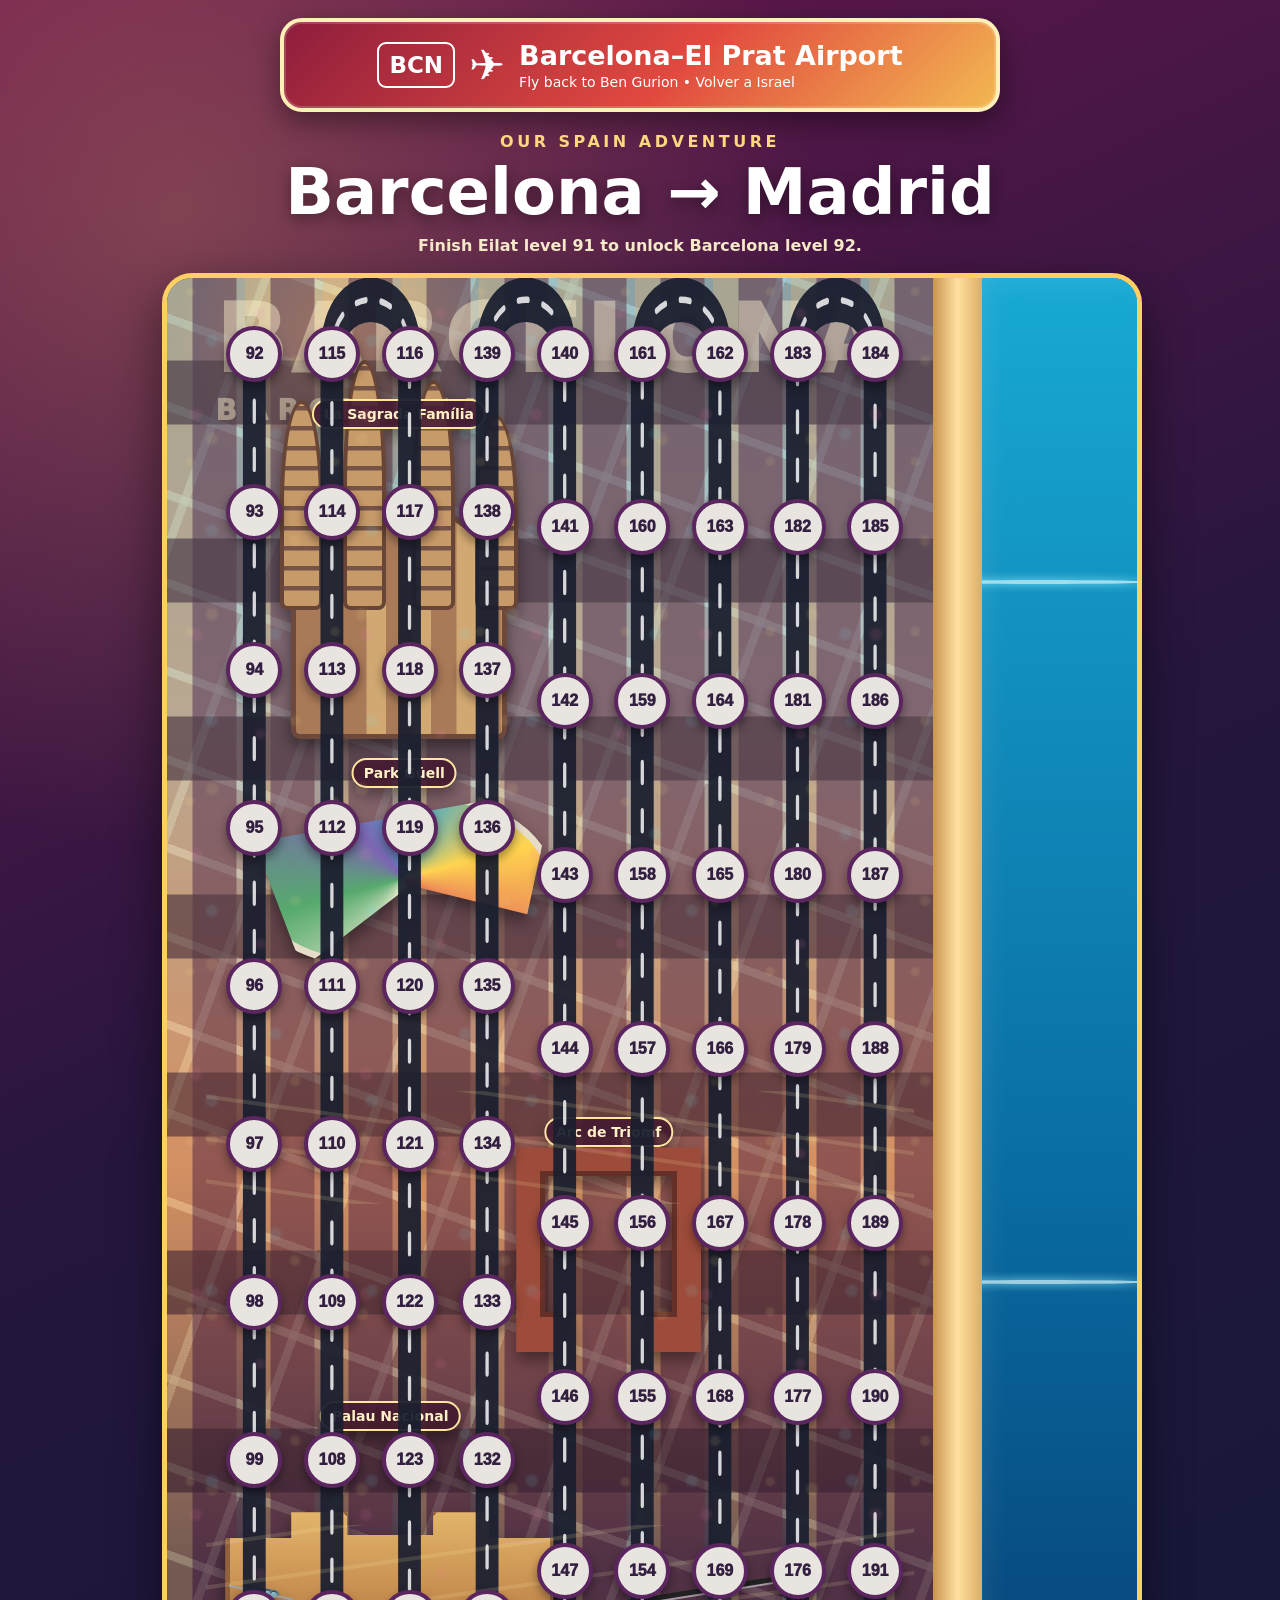
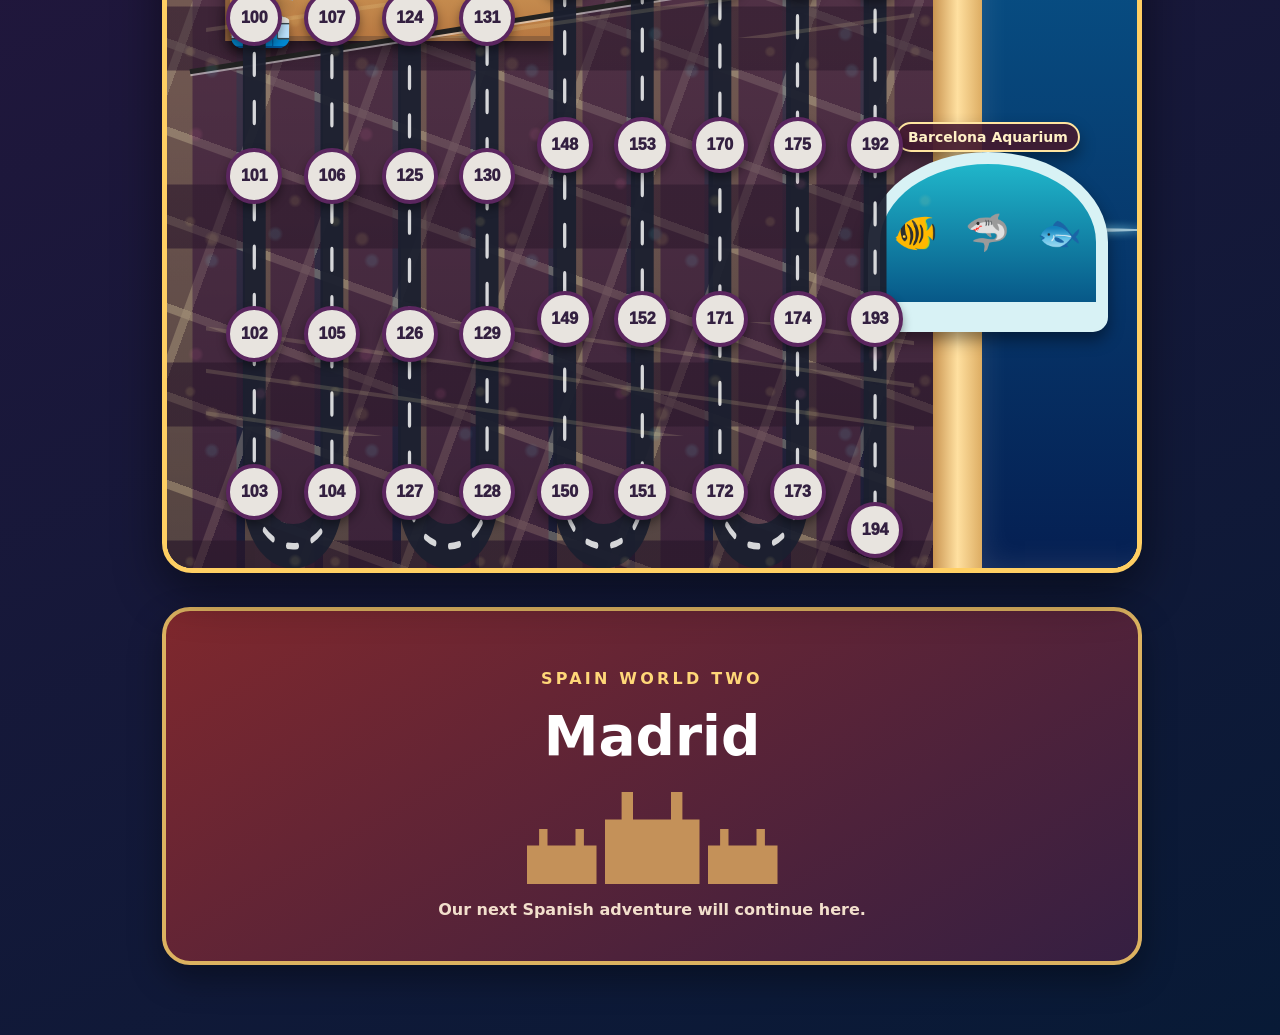
==== commit 91f4d2f0: "Updated the layout of barcelona" ====
--- a/spain.html
+++ b/spain.html
@@ -4,7 +4,7 @@
     <meta charset="UTF-8">
     <meta name="viewport" content="width=device-width, initial-scale=1.0">
     <title>Our Spain Adventure</title>
-    <link rel="stylesheet" href="spain.css?v=20260623-deep-night">
+    <link rel="stylesheet" href="spain.css?v=20260624-all-motion">
 </head>
 <body>
     <main id="spainGame">
@@ -93,6 +93,6 @@
         </div>
     </div>
 
-    <script src="spain.js?v=20260623-street-columns"></script>
+    <script src="spain.js?v=20260624-question-cycle-2"></script>
 </body>
 </html>
--- a/spain.css
+++ b/spain.css
@@ -190,10 +190,3 @@
     @keyframes cableRideMobile { from{transform:translate(0,20px)} to{transform:translate(190px,-25px)} }
     #questionChoices { grid-template-columns:1fr; }
 }
-
-@media (prefers-reduced-motion:reduce) {
-    .barcelonaSky,.barcelonaSea,.barcelonaBeach,.barcelonaNightShade,.barcelonaNightLights,.christmasCanopy,.barcelonaCableCar,.airportPlane { animation:none; }
-    .barcelonaSea,.barcelonaBeach { filter:brightness(.16) saturate(.5); }
-    .barcelonaNightShade { opacity:.88; }
-    .barcelonaNightLights,.christmasCanopy { opacity:.92; }
-}
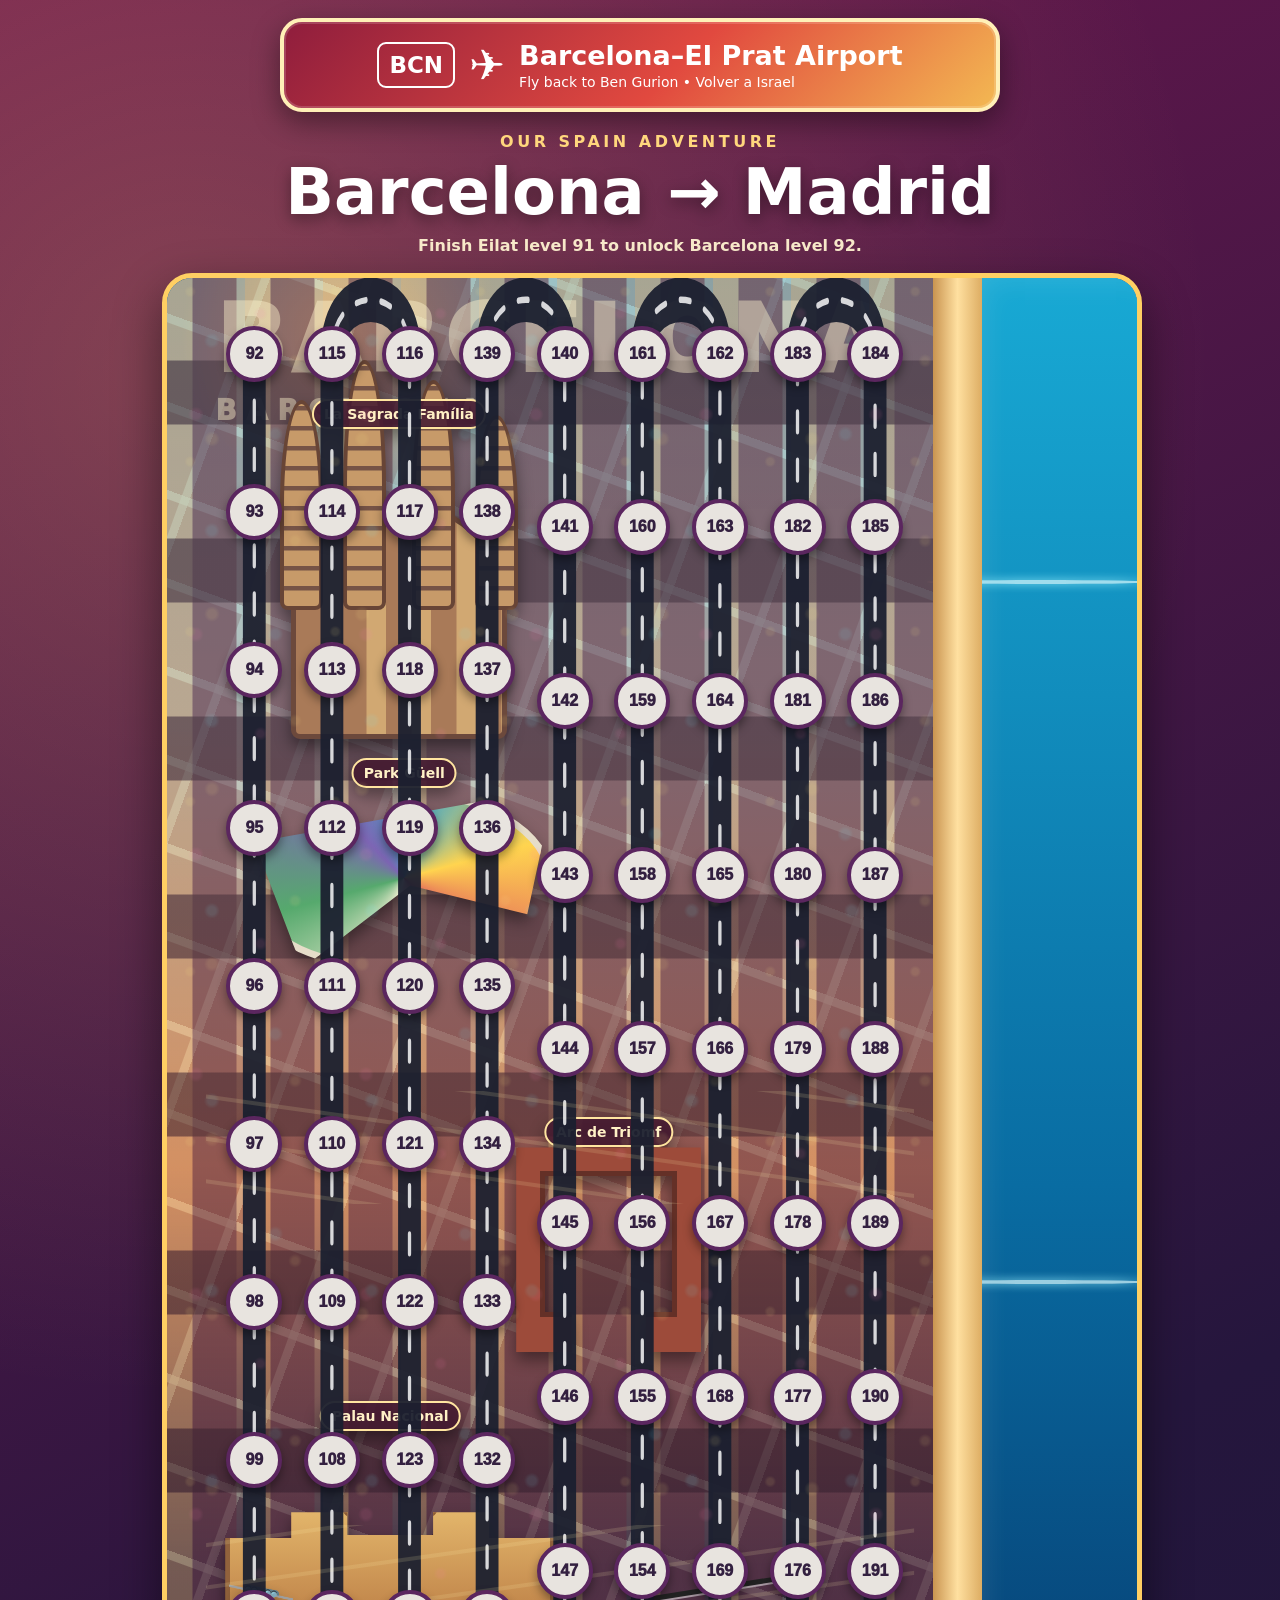
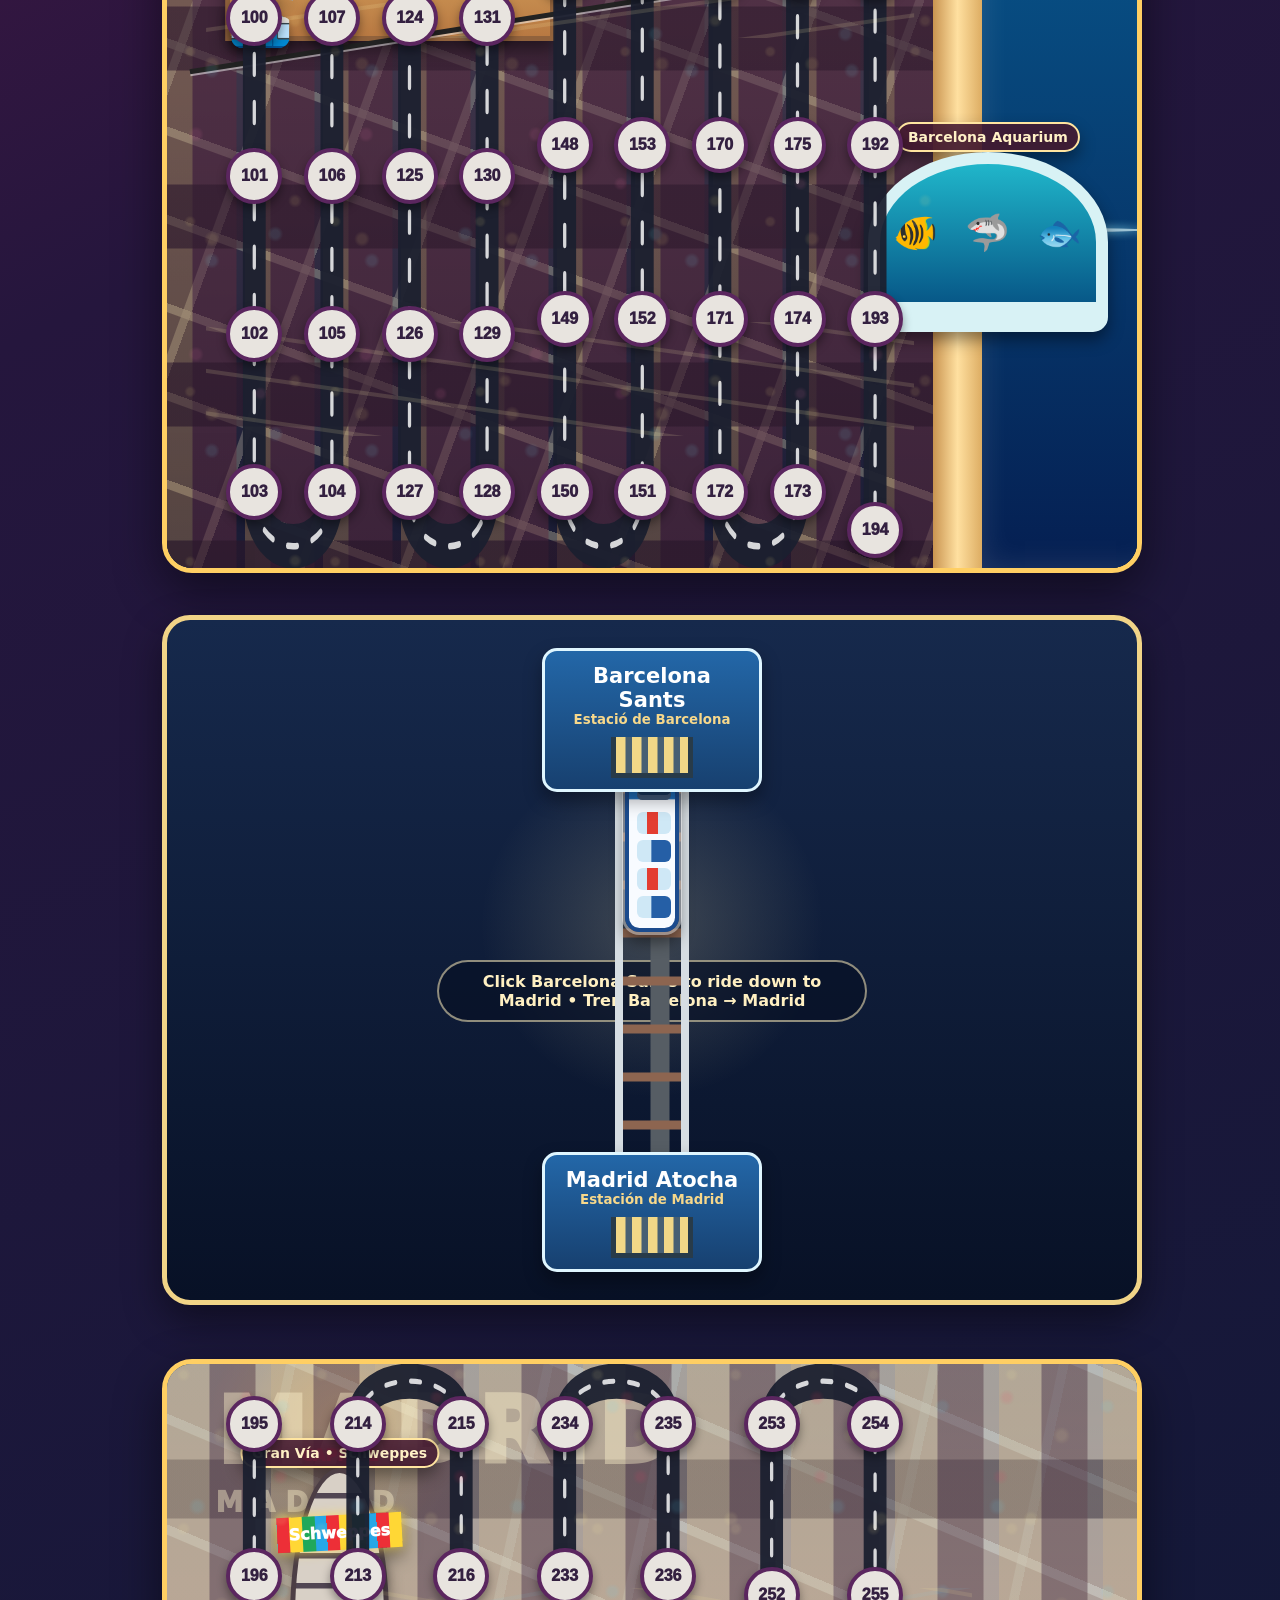
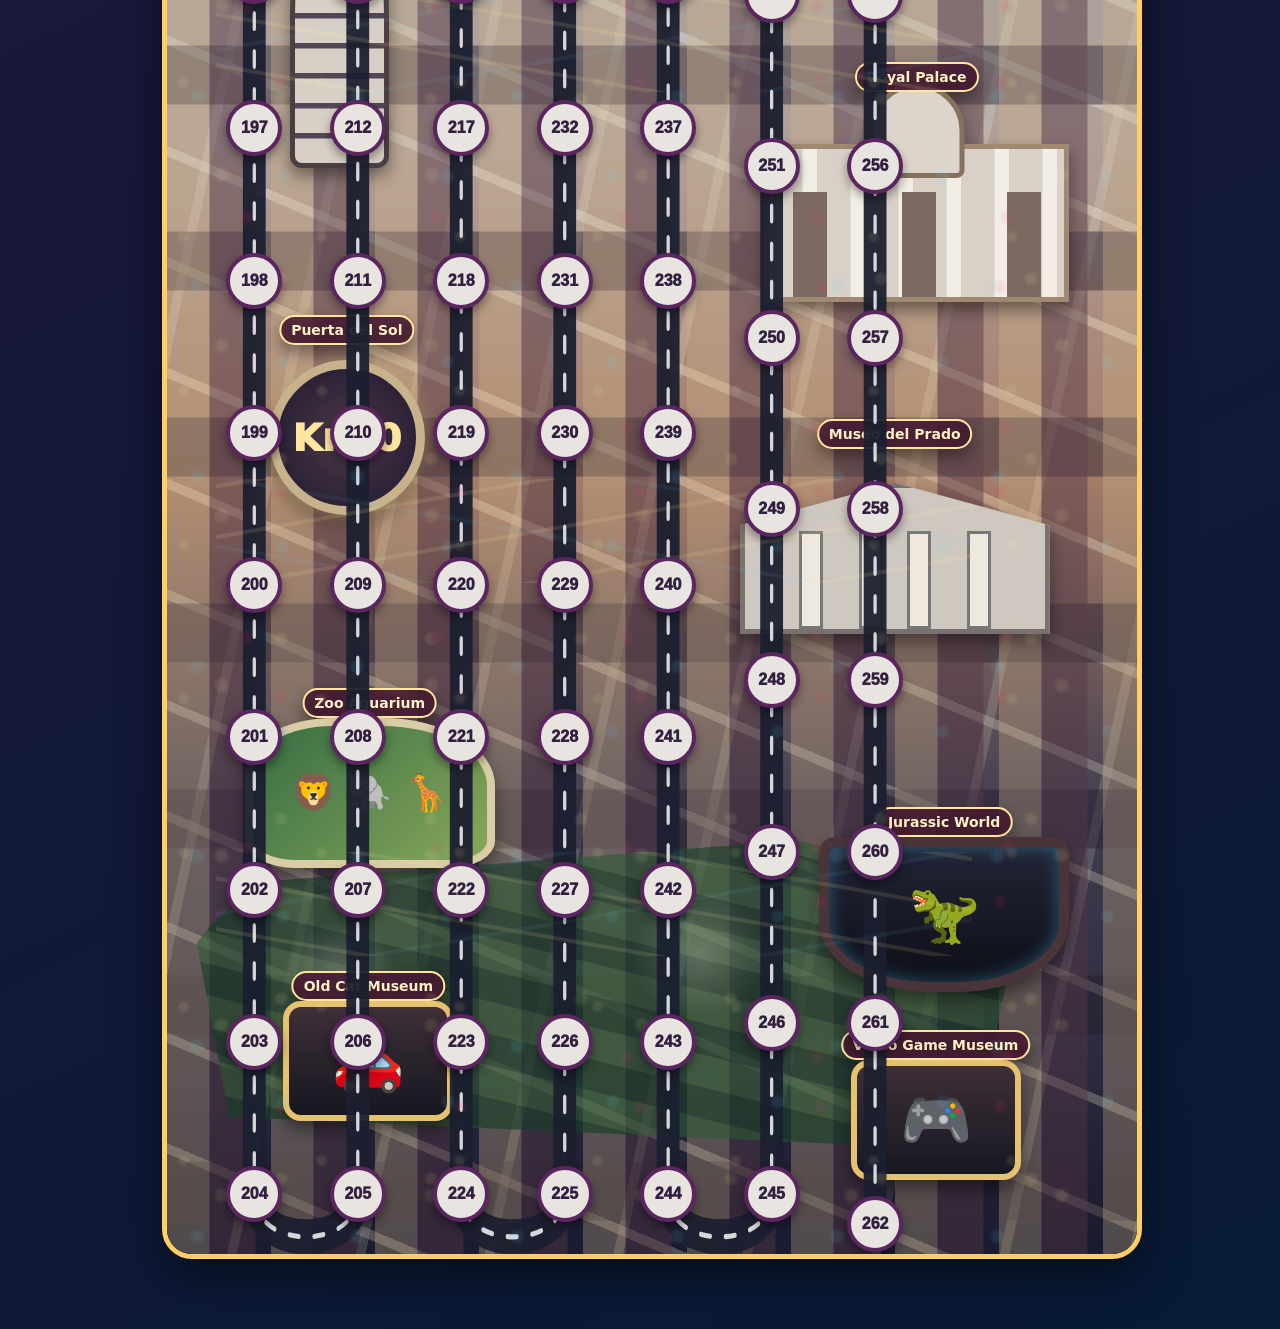
==== commit 84f6a039: "Added Madrid" ====
--- a/spain.html
+++ b/spain.html
@@ -4,7 +4,7 @@
     <meta charset="UTF-8">
     <meta name="viewport" content="width=device-width, initial-scale=1.0">
     <title>Our Spain Adventure</title>
-    <link rel="stylesheet" href="spain.css?v=20260624-all-motion">
+    <link rel="stylesheet" href="spain.css?v=20260625-madrid-train-down">
 </head>
 <body>
     <main id="spainGame">
@@ -67,11 +67,79 @@
             <svg id="barcelonaPath" viewBox="0 0 100 100" preserveAspectRatio="none" aria-hidden="true"></svg>
         </section>
 
-        <section class="madridFuture" aria-label="Madrid future world">
-            <p>SPAIN WORLD TWO</p>
-            <h2>Madrid</h2>
-            <div class="madridSilhouette"><span></span><span></span><span></span></div>
-            <strong>Our next Spanish adventure will continue here.</strong>
+        <section class="spainTrainConnector" aria-label="Train from Barcelona to Madrid">
+            <button id="rideToMadrid" type="button" class="trainStation barcelonaStation" aria-label="Ride the train from Barcelona Sants to Madrid Atocha">
+                <strong>Barcelona Sants</strong>
+                <small>Estació de Barcelona</small>
+            </button>
+            <div class="trainTrack">
+                <span class="fastTrain" aria-hidden="true">
+                    <i></i><i></i><i></i><i></i>
+                </span>
+            </div>
+            <div class="trainStation madridStation">
+                <strong>Madrid Atocha</strong>
+                <small>Estación de Madrid</small>
+            </div>
+            <p>Click Barcelona Sants to ride down to Madrid • Tren Barcelona → Madrid</p>
+        </section>
+
+        <section id="madridMap" aria-label="Madrid photo game world">
+            <div class="madridWorld" aria-hidden="true">
+                <div class="madridSky"></div>
+                <div class="madridStreetGrid"></div>
+                <div class="madridBuildings"></div>
+                <div class="madridParks"></div>
+                <div class="madridNightShade"></div>
+                <div class="madridNightLights"></div>
+                <div class="madridChristmas canopyMadridOne"></div>
+                <div class="madridChristmas canopyMadridTwo"></div>
+                <div class="madridChristmas canopyMadridThree"></div>
+
+                <div class="madridTitle">MADRID <small>MADRID</small></div>
+
+                <div class="madridLandmark schweppesTower">
+                    <b>Gran Vía • Schweppes</b>
+                    <div class="capitolTower"><i>Schweppes</i></div>
+                </div>
+
+                <div class="madridLandmark royalPalace">
+                    <b>Royal Palace</b>
+                    <div class="palaceBody"><i></i><i></i><i></i></div>
+                </div>
+
+                <div class="madridLandmark puertaSol">
+                    <b>Puerta del Sol</b>
+                    <div class="solClock">Km 0</div>
+                </div>
+
+                <div class="madridLandmark pradoMuseum">
+                    <b>Museo del Prado</b>
+                    <div class="museumFacade"><i></i><i></i><i></i><i></i></div>
+                </div>
+
+                <div class="madridLandmark zooMadrid">
+                    <b>Zoo Aquarium</b>
+                    <div class="zooPark">🦁 🐘 🦒</div>
+                </div>
+
+                <div class="madridLandmark jurassicMadrid">
+                    <b>Jurassic World</b>
+                    <div class="dinoGate">🦖</div>
+                </div>
+
+                <div class="madridLandmark carMuseum">
+                    <b>Old Car Museum</b>
+                    <div class="classicCar">🚗</div>
+                </div>
+
+                <div class="madridLandmark gameMuseum">
+                    <b>Video Game Museum</b>
+                    <div class="gameArcade">🎮</div>
+                </div>
+            </div>
+
+            <svg id="madridPath" viewBox="0 0 100 100" preserveAspectRatio="none" aria-hidden="true"></svg>
         </section>
     </main>
 
@@ -88,11 +156,11 @@
     <div id="photoPanel" class="modal" role="dialog" aria-modal="true">
         <div class="modalBox photoBox">
             <h2 id="photoTitle"></h2>
-            <img id="photoImage" alt="Unlocked Barcelona memory">
+            <img id="photoImage" alt="Unlocked Spain memory">
             <button id="closePhoto" type="button">Close</button>
         </div>
     </div>
 
-    <script src="spain.js?v=20260624-question-cycle-2"></script>
+    <script src="spain.js?v=20260625-madrid-train-down"></script>
 </body>
 </html>
--- a/spain.css
+++ b/spain.css
@@ -166,10 +166,238 @@
 .levelButton.completed { border-color:#f4c85d; color:#332040; background:#fff1ad; text-shadow:none; }
 .levelButton.current { border-color:#4ed7ee; color:#332040; background:white; text-shadow:none; box-shadow:0 0 0 5px rgba(78,215,238,.25),0 5px 12px rgba(0,0,0,.4); }
 
-.madridFuture { width:min(980px,96vw); margin:34px auto 0; padding:42px 20px; border:4px solid #dcb260; border-radius:28px; text-align:center; background:linear-gradient(150deg,#7f282d,#351f42); box-shadow:0 14px 32px rgba(0,0,0,.35); }
-.madridFuture p { color:#ffd778; letter-spacing:.2em; font-weight:900; }.madridFuture h2{margin:2px;font-size:55px}.madridFuture strong{color:#f2dfcc}
-.madridSilhouette { display:flex; justify-content:center; align-items:flex-end; gap:8px; height:100px; margin:16px; }
-.madridSilhouette span { width:70px; height:55px; background:#c49159; clip-path:polygon(0 30%,18% 30%,18% 0,30% 0,30% 30%,70% 30%,70% 0,82% 0,82% 30%,100% 30%,100% 100%,0 100%); }.madridSilhouette span:nth-child(2){height:92px;width:95px}
+.spainTrainConnector {
+    --train-ride-distance: 300px;
+    position: relative;
+    width: min(980px, 96vw);
+    margin: 42px auto 54px;
+    min-height: 690px;
+    border: 5px solid #f1d487;
+    border-radius: 28px;
+    overflow: hidden;
+    background:
+        radial-gradient(circle at 50% 45%, rgba(255,240,180,.2), transparent 28%),
+        linear-gradient(180deg,#16294c,#081126);
+    box-shadow: 0 16px 38px rgba(0,0,0,.43);
+}
+.spainTrainConnector p {
+    position: absolute;
+    left: 50%;
+    top: 50%;
+    transform: translateX(-50%);
+    width: min(430px, 78%);
+    margin: 0;
+    padding: 10px 16px;
+    border: 2px solid rgba(255,240,194,.55);
+    border-radius: 999px;
+    color: #fff0c2;
+    text-align: center;
+    font-weight: 900;
+    background: rgba(8,17,38,.68);
+}
+.trainStation {
+    position: absolute;
+    z-index: 3;
+    left: 50%;
+    width: 220px;
+    padding: 13px 14px;
+    border: 3px solid #dff6ff;
+    border-radius: 15px;
+    text-align: center;
+    color: white;
+    background: linear-gradient(180deg,#2367a8,#17406f);
+    box-shadow: 0 9px 18px rgba(0,0,0,.34);
+    transform: translateX(-50%);
+}
+button.trainStation { cursor: pointer; font: inherit; }
+button.trainStation:hover { filter: brightness(1.12); }
+button.trainStation:focus-visible { outline: 4px solid #f9de7d; outline-offset: 4px; }
+.trainStation strong, .trainStation small { display: block; }
+.trainStation strong { font-size: 21px; }
+.trainStation small { color: #f7d88b; font-weight: 800; }
+.barcelonaStation { top: 28px; }
+.madridStation { bottom: 28px; }
+.trainStation::after {
+    content: "";
+    display: block;
+    width: 72px;
+    height: 36px;
+    margin: 10px auto -2px;
+    border: 5px solid #283b49;
+    border-top: 0;
+    background: repeating-linear-gradient(90deg,#f2d887 0 9px,#486073 10px 16px);
+}
+.trainTrack {
+    position: absolute;
+    z-index: 2;
+    left: 50%;
+    top: 142px;
+    bottom: 132px;
+    width: 74px;
+    border-left: 8px solid #d6dde2;
+    border-right: 8px solid #d6dde2;
+    background:
+        repeating-linear-gradient(180deg, transparent 0 22px, #8d6550 23px 31px, transparent 32px 48px),
+        linear-gradient(90deg, transparent 0 27px, #565d64 28px 46px, transparent 47px);
+    transform: translateX(-50%);
+}
+.fastTrain {
+    position: absolute;
+    top: 4px;
+    left: 50%;
+    display: grid;
+    grid-template-rows: 28px repeat(4, 1fr);
+    gap: 6px;
+    width: 54px;
+    height: 166px;
+    padding: 8px 8px 10px;
+    border: 4px solid #1b4b8d;
+    border-radius: 30px 30px 16px 16px;
+    background:
+        linear-gradient(180deg,#ecf9ff 0 12%,#1f6fbb 13% 18%,#f8fbff 19% 100%);
+    box-shadow: 0 0 0 3px rgba(255,255,255,.42), 0 10px 15px rgba(0,0,0,.45);
+    transform: translate(-50%, 0);
+    transition: transform .2s ease;
+}
+.fastTrain::before {
+    content: "";
+    justify-self: center;
+    width: 34px;
+    height: 22px;
+    border-radius: 18px 18px 6px 6px;
+    background: #17365d;
+    box-shadow: inset 0 -5px 0 rgba(255,255,255,.18);
+}
+.fastTrain i {
+    display: block;
+    border-radius: 6px;
+    background: linear-gradient(90deg,#cfe8f6 0 28%,#e33d31 29% 61%,#cfe8f6 62%);
+}
+.fastTrain i:nth-child(even) { background: linear-gradient(90deg,#cfe8f6 0 42%,#255fa6 43% 100%); }
+.spainTrainConnector.is-riding .fastTrain { animation: spainTrainRide 1.2s ease-in-out forwards; }
+@keyframes spainTrainRide {
+    from { transform: translate(-50%, 0); }
+    to { transform: translate(-50%, var(--train-ride-distance)); }
+}
+
+#madridMap {
+    position: relative;
+    width: min(980px, 96vw);
+    height: 1500px;
+    margin: 0 auto;
+    overflow: hidden;
+    border: 5px solid #ffcf63;
+    border-radius: 30px;
+    background: #243145;
+    box-shadow: 0 18px 48px rgba(0,0,0,.48);
+}
+
+.madridWorld { position: absolute; inset: 0; overflow: hidden; }
+.madridSky {
+    position: absolute; inset: 0;
+    background:
+        radial-gradient(circle at 18% 4%, rgba(255,241,170,.9), transparent 8%),
+        linear-gradient(180deg, #8fb9d8 0%, #ced8df 25%, #d0a079 48%, #24314e 70%, #070914 100%);
+    animation: madridSkyPulse 24s ease-in-out infinite alternate;
+}
+@keyframes madridSkyPulse { from { filter: brightness(1.08) saturate(.9); } to { filter: brightness(.38) saturate(1.2); } }
+
+.madridStreetGrid {
+    position: absolute; z-index: 1; inset: 0;
+    opacity: .56;
+    background:
+        repeating-linear-gradient(23deg, transparent 0 92px, rgba(235,221,198,.52) 93px 102px),
+        repeating-linear-gradient(102deg, transparent 0 116px, rgba(205,190,170,.42) 117px 126px),
+        linear-gradient(180deg, #b68d6d, #83605c 48%, #272947);
+}
+.madridBuildings {
+    position: absolute; z-index: 1; inset: 0;
+    opacity: .8;
+    background:
+        repeating-linear-gradient(90deg, rgba(210,184,139,.38) 0 42px, rgba(82,54,67,.58) 43px 88px, transparent 89px 104px),
+        repeating-linear-gradient(180deg, transparent 0 95px, rgba(35,28,45,.55) 96px 154px, transparent 155px 186px);
+}
+.madridParks {
+    position: absolute; z-index: 2;
+    left: 2%; bottom: 7%;
+    width: 88%; height: 22%;
+    border-radius: 48% 52% 12% 18%;
+    background:
+        radial-gradient(circle at 18% 48%, rgba(255,255,230,.35), transparent 8%),
+        radial-gradient(circle at 60% 40%, rgba(255,255,230,.25), transparent 12%),
+        repeating-linear-gradient(14deg, rgba(44,92,51,.75) 0 31px, rgba(24,63,39,.82) 32px 62px);
+    opacity: .78;
+    clip-path: polygon(0 20%, 100% 0, 92% 100%, 5% 90%);
+}
+.madridNightShade {
+    position:absolute; z-index:4; inset:0;
+    pointer-events:none;
+    opacity:0;
+    background:rgba(1,4,14,.93);
+    animation:deepNight 24s ease-in-out infinite alternate;
+}
+.madridNightLights {
+    position: absolute; z-index: 4; inset: 0;
+    opacity: .1;
+    background:
+        radial-gradient(circle at 12% 7%, #fff0a2 0 3px, transparent 7px),
+        radial-gradient(circle at 42% 16%, #ff315e 0 3px, transparent 8px),
+        radial-gradient(circle at 70% 23%, #61dcff 0 4px, transparent 8px),
+        radial-gradient(circle at 26% 42%, #fff0a2 0 4px, transparent 9px),
+        radial-gradient(circle at 63% 55%, #ff315e 0 3px, transparent 8px),
+        radial-gradient(circle at 19% 75%, #61dcff 0 4px, transparent 9px),
+        radial-gradient(circle at 76% 86%, #fff0a2 0 4px, transparent 8px);
+    background-size: 138px 154px, 190px 210px, 165px 185px, 210px 170px, 180px 205px, 160px 190px, 150px 180px;
+    animation: cityLights 24s ease-in-out infinite alternate;
+}
+.madridChristmas {
+    position: absolute; z-index: 4;
+    left: 5%; width: 78%; height: 7%;
+    opacity: .12;
+    background:
+        repeating-linear-gradient(10deg, transparent 0 24px, rgba(255,236,156,.95) 25px 28px, transparent 29px 50px),
+        repeating-linear-gradient(-10deg, transparent 0 34px, rgba(112,213,255,.55) 35px 38px, transparent 39px 68px);
+    animation: christmasGlow 24s ease-in-out infinite alternate;
+}
+.canopyMadridOne { top: 15%; }
+.canopyMadridTwo { top: 48%; transform: scaleX(-1); }
+.canopyMadridThree { top: 73%; }
+
+.madridTitle { position: absolute; z-index: 3; top: 1%; left: 5%; color: rgba(255,244,206,.42); font-size: clamp(45px, 10vw, 92px); font-weight: 1000; letter-spacing: .08em; }
+.madridTitle small { display: block; font-size: .3em; letter-spacing: .38em; }
+.madridLandmark { position: absolute; z-index: 3; pointer-events: none; filter: drop-shadow(0 8px 8px rgba(0,0,0,.42)); }
+.madridLandmark b { position: absolute; z-index: 5; left: 50%; top: -30px; transform: translateX(-50%); padding: 5px 10px; border: 2px solid #ffe5a0; border-radius: 999px; color: #fff1c6; background: rgba(70,27,50,.88); white-space: nowrap; font-size: clamp(10px,1.7vw,14px); }
+
+.schweppesTower { top: 7%; left: 8%; width: 190px; height: 300px; }
+.capitolTower { position: absolute; inset: 0 24%; border-radius: 50% 50% 12px 12px; background: repeating-linear-gradient(0deg,#d8d0c6 0 24px,#514653 25px 30px); border: 5px solid #4c3e45; }
+.capitolTower::before { content:"CAPITOL"; position:absolute; top:-27px; left:50%; transform:translateX(-50%); color:#ff3650; font-weight:1000; text-shadow:0 0 8px #ff3650; }
+.capitolTower i { position:absolute; left:-18px; right:-18px; top:42px; padding:8px 2px; color:white; font-style:normal; font-weight:1000; text-align:center; background:repeating-linear-gradient(90deg,#ed2f37 0 12px,#ffd735 13px 25px,#20a85a 26px 38px,#27a7e6 39px 50px); box-shadow:0 0 12px rgba(255,220,80,.8); transform:rotate(-3deg); }
+
+.royalPalace { top: 22%; right: 7%; width: 305px; height: 210px; }
+.palaceBody { position:absolute; inset:25% 0 0; border:5px solid #a08873; background:repeating-linear-gradient(90deg,#d9d0c7 0 33px,#f2eee5 34px 48px); }
+.palaceBody::before { content:""; position:absolute; left:50%; top:-66px; width:85px; height:85px; transform:translateX(-50%); border:5px solid #86715f; border-radius:50% 50% 8px 8px; background:#ddd5cb; }
+.palaceBody i { position:absolute; bottom:0; width:34px; height:105px; background:#7c6a61; }
+.palaceBody i:nth-child(1){left:8%}.palaceBody i:nth-child(2){left:45%}.palaceBody i:nth-child(3){right:8%}
+
+.puertaSol { top: 39%; left: 9%; width: 185px; height: 185px; }
+.solClock { position:absolute; inset:8%; display:flex; align-items:center; justify-content:center; border:9px solid #c7b28c; border-radius:50%; color:#ffe7a0; font-size:38px; font-weight:1000; background:radial-gradient(circle,#4d3947,#1e1830); box-shadow:0 0 18px rgba(255,229,145,.45); }
+
+.pradoMuseum { top: 46%; right: 9%; width: 310px; height: 185px; }
+.museumFacade { position:absolute; inset:18% 0 0; border:5px solid #797070; background:#cfc8c0; clip-path:polygon(0 28%,50% 0,100% 28%,100% 100%,0 100%); }
+.museumFacade i { position:absolute; bottom:0; width:24px; height:98px; background:#eee8df; border:3px solid #777; }
+.museumFacade i:nth-child(1){left:18%}.museumFacade i:nth-child(2){left:38%}.museumFacade i:nth-child(3){right:38%}.museumFacade i:nth-child(4){right:18%}
+
+.zooMadrid { top: 64%; left: 8%; width: 250px; height: 150px; }
+.zooPark { position:absolute; inset:0; display:flex; align-items:center; justify-content:center; gap:15px; border:8px solid #d9cda5; border-radius:35% 45% 18% 20%; background:linear-gradient(135deg,#356d43,#89a75b); font-size:36px; }
+
+.jurassicMadrid { top: 72%; right: 7%; width: 250px; height: 155px; }
+.dinoGate { position:absolute; inset:0; display:flex; align-items:center; justify-content:center; border:10px solid #49343a; border-radius:16px 16px 45% 45%; color:#73e3ff; background:linear-gradient(180deg,#222436,#0e0f17); font-size:58px; box-shadow:inset 0 0 18px rgba(76,206,255,.35); }
+
+.carMuseum { top: 83%; left: 12%; width: 170px; height: 120px; }
+.classicCar, .gameArcade { position:absolute; inset:0; display:flex; align-items:center; justify-content:center; border:6px solid #e5c170; border-radius:18px; background:linear-gradient(180deg,#3e2f38,#161720); font-size:58px; }
+.gameMuseum { top: 87%; right: 12%; width: 170px; height: 120px; }
+
+#madridPath { position:absolute; z-index:3; inset:0; width:100%; height:100%; pointer-events:none; }
 
 .modal { position:fixed; z-index:50; inset:0; display:none; align-items:center; justify-content:center; padding:15px; background:rgba(8,7,19,.82); }
 .modalBox { width:min(620px,94vw); max-height:90vh; overflow:auto; padding:22px; border:4px solid #f3c45f; border-radius:24px; color:#301942; text-align:center; background:#fff9ea; box-shadow:0 18px 45px rgba(0,0,0,.55); }
@@ -179,13 +407,32 @@
 @media (max-width:600px) {
     #spainGame { padding-inline:5px; }
     #barcelonaMap { height:2500px; width:96vw; }
+    #madridMap { height:1800px; width:96vw; }
     .levelButton { width:28px; border-width:2px; font-size:9px; }
     .airportPortal { gap:8px; padding:10px 9px; }
     .airportPlane { font-size:32px; }
+    .spainTrainConnector { --train-ride-distance: 250px; min-height:600px; margin-block:28px 38px; }
+    .spainTrainConnector p { top:48%; width:78%; font-size:11px; }
+    .trainStation { width:175px; padding:9px 8px; }
+    .trainStation strong { font-size:15px; }
+    .trainStation small { font-size:10px; }
+    .barcelonaStation { top:22px; }
+    .madridStation { bottom:22px; }
+    .trainStation::after { width:58px; height:28px; border-width:4px; border-top:0; }
+    .trainTrack { top:128px; bottom:120px; width:58px; border-left-width:6px; border-right-width:6px; }
+    .fastTrain { width:44px; height:138px; border-width:3px; gap:4px; }
     .sagradaFamilia { left:2%; transform:scale(.76); transform-origin:left top; }
     .parkGuell { left:2%; transform:scale(.74); transform-origin:left top; }
     .palauNacional { left:1%; transform:scale(.72); transform-origin:left top; }
     .aquariumLandmark { right:-4%; transform:scale(.72); transform-origin:right top; }
+    .schweppesTower { left:1%; transform:scale(.72); transform-origin:left top; }
+    .royalPalace { right:-7%; transform:scale(.68); transform-origin:right top; }
+    .puertaSol { left:2%; transform:scale(.72); transform-origin:left top; }
+    .pradoMuseum { right:-7%; transform:scale(.68); transform-origin:right top; }
+    .zooMadrid { left:1%; transform:scale(.7); transform-origin:left top; }
+    .jurassicMadrid { right:-6%; transform:scale(.68); transform-origin:right top; }
+    .carMuseum { left:4%; transform:scale(.72); transform-origin:left top; }
+    .gameMuseum { right:3%; transform:scale(.72); transform-origin:right top; }
     .barcelonaCableCar { animation-name:cableRideMobile; }
     @keyframes cableRideMobile { from{transform:translate(0,20px)} to{transform:translate(190px,-25px)} }
     #questionChoices { grid-template-columns:1fr; }
